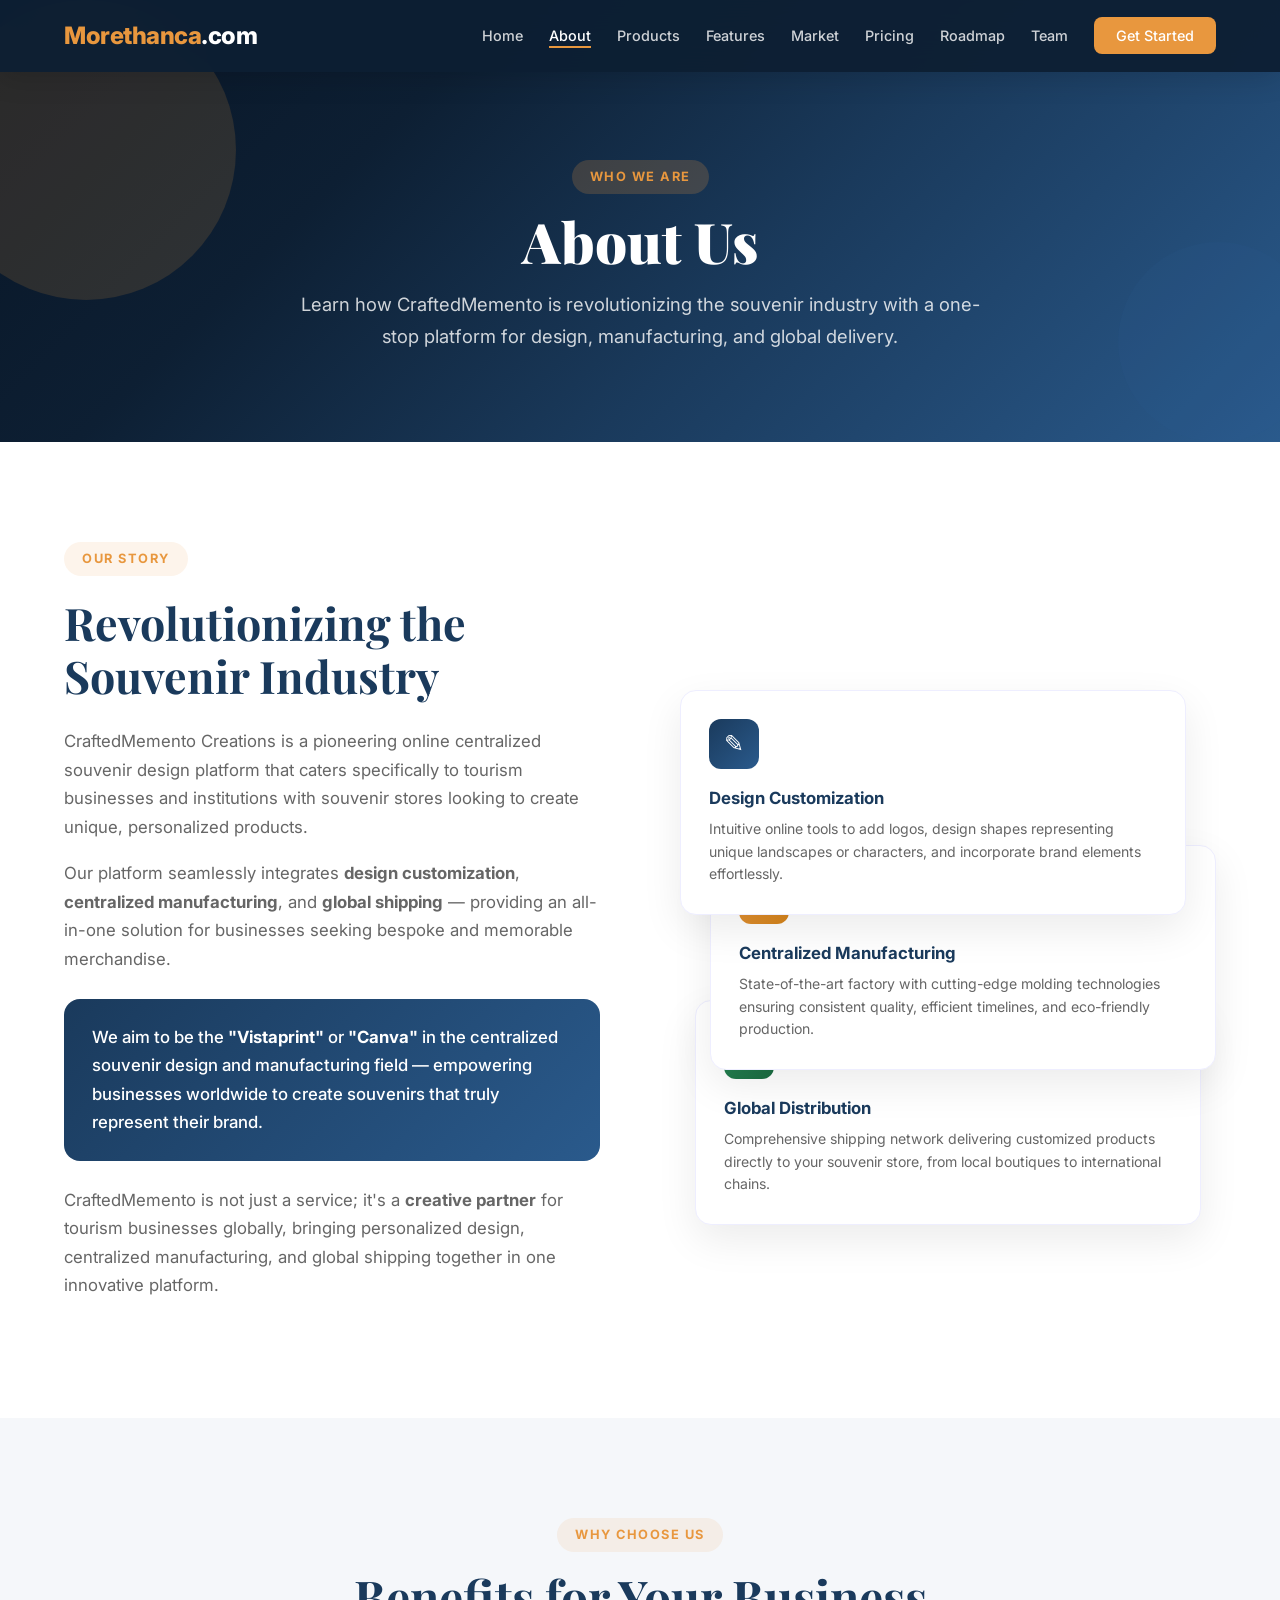
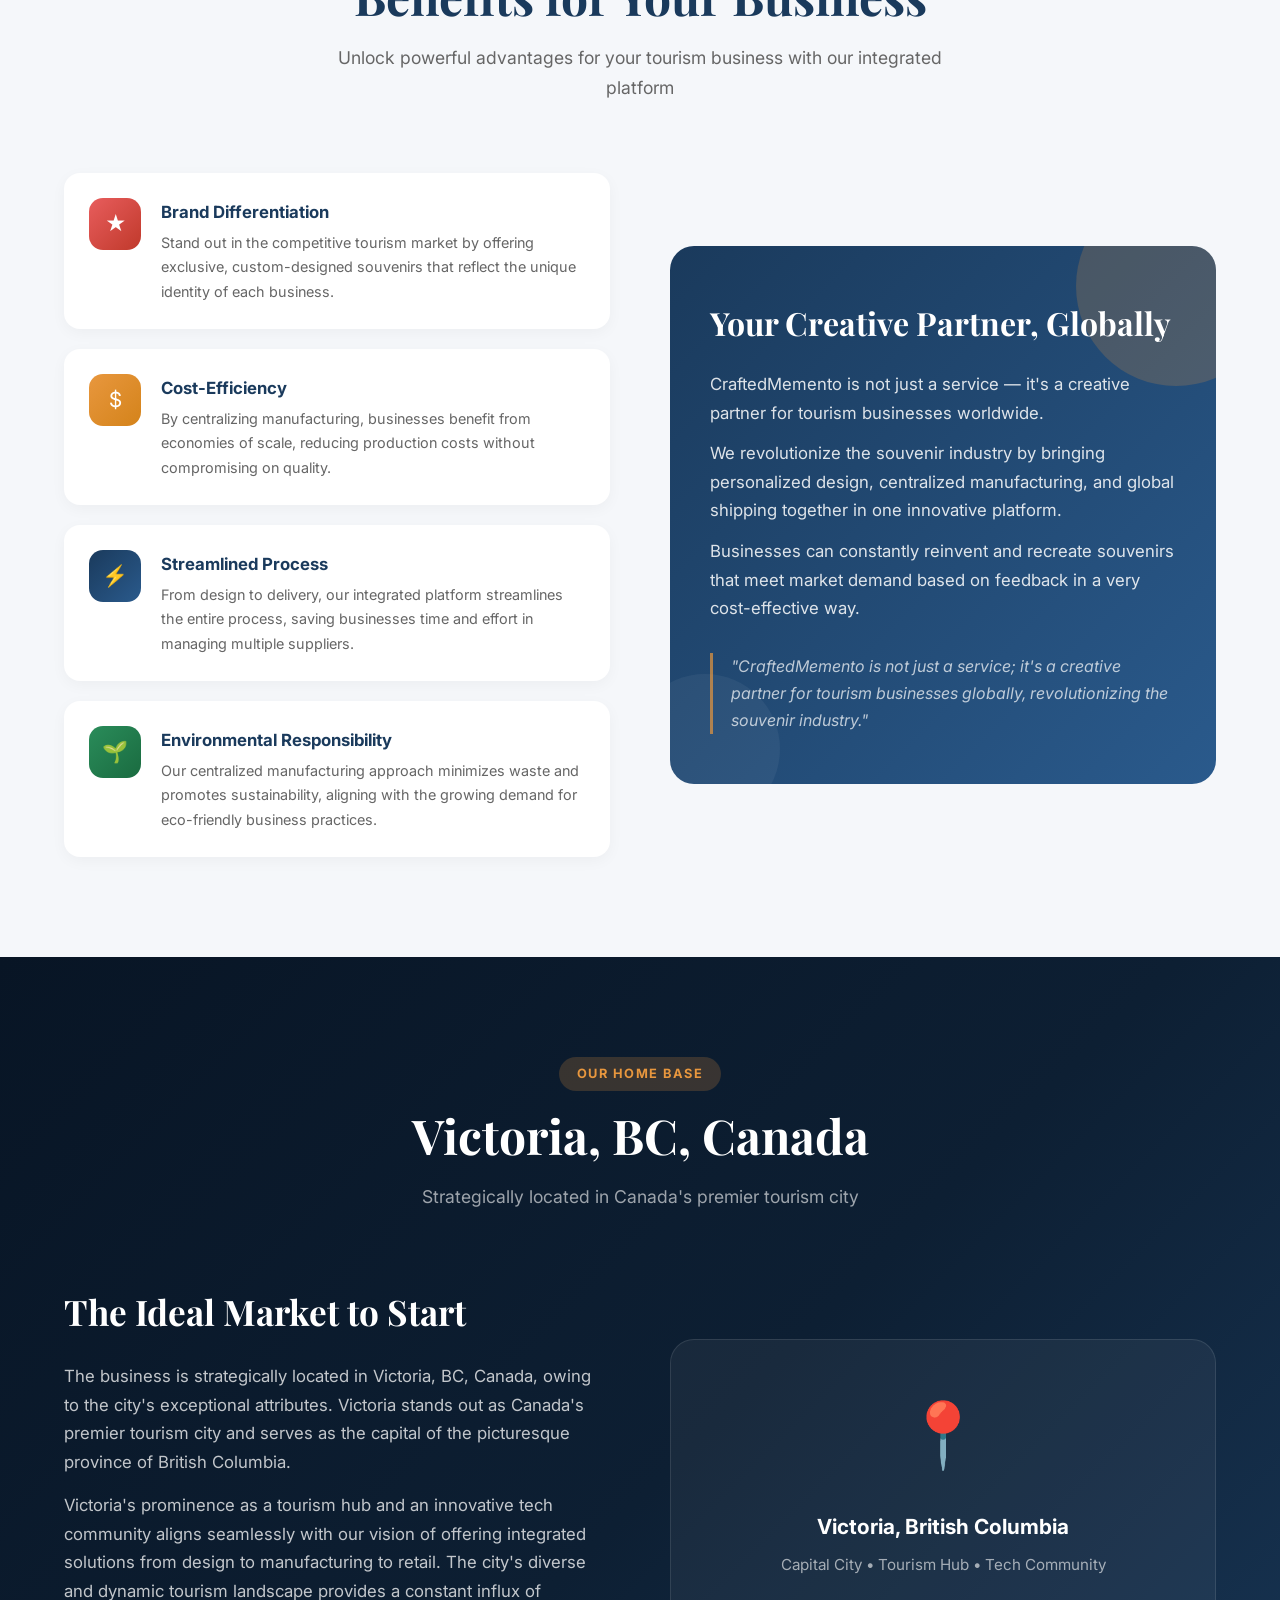
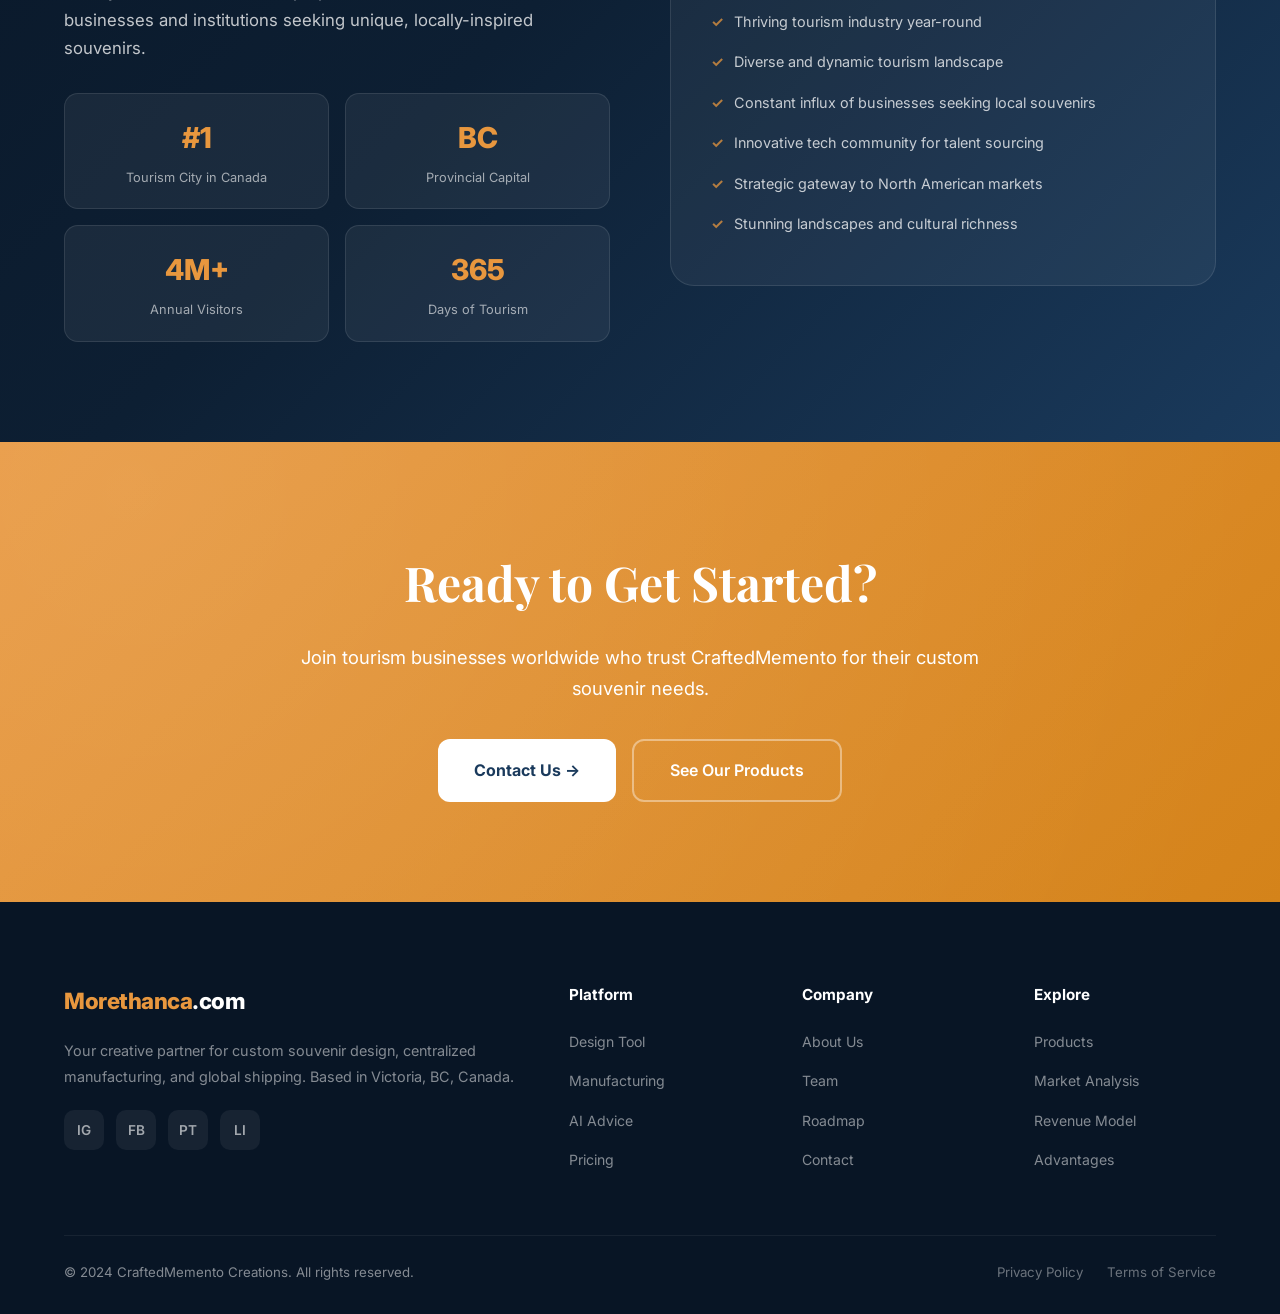
==== about.html @ 634d2eef "Add all sub-pages and updated shared CSS Co-Authored-By: Claude Sonnet 4.6 <noreply@anthropic.com>" ====
<!DOCTYPE html>
<html lang="en">
<head>
    <meta charset="UTF-8">
    <meta name="viewport" content="width=device-width, initial-scale=1.0">
    <title>About Us - CraftedMemento Creations</title>
    <link rel="preconnect" href="https://fonts.googleapis.com">
    <link href="https://fonts.googleapis.com/css2?family=Inter:wght@300;400;500;600;700;800;900&family=Playfair+Display:wght@700;800;900&display=swap" rel="stylesheet">
    <link rel="stylesheet" href="css/style.css">
</head>
<body>

<nav id="navbar">
    <a href="index.html" class="logo"><span>Morethanca</span>.com</a>
    <ul class="nav-links" id="navLinks">
        <li><a href="index.html">Home</a></li>
        <li><a href="about.html" class="active">About</a></li>
        <li><a href="products.html">Products</a></li>
        <li><a href="features.html">Features</a></li>
        <li><a href="market.html">Market</a></li>
        <li><a href="pricing.html">Pricing</a></li>
        <li><a href="roadmap.html">Roadmap</a></li>
        <li><a href="team.html">Team</a></li>
        <li><a href="contact.html" class="nav-cta">Get Started</a></li>
    </ul>
    <button class="menu-toggle" onclick="document.getElementById('navLinks').classList.toggle('active')" aria-label="Menu">
        <span></span><span></span><span></span>
    </button>
</nav>

<!-- PAGE HERO -->
<div class="page-hero">
    <div class="hero-particles"><div class="p"></div><div class="p"></div></div>
    <div class="page-hero-content">
        <div class="section-label">Who We Are</div>
        <h1>About Us</h1>
        <p>Learn how CraftedMemento is revolutionizing the souvenir industry with a one-stop platform for design, manufacturing, and global delivery.</p>
    </div>
</div>

<!-- ABOUT -->
<section style="background:var(--white);">
    <div class="container">
        <div class="about-grid">
            <div class="about-content animate">
                <div class="label">Our Story</div>
                <h2>Revolutionizing the Souvenir Industry</h2>
                <p>CraftedMemento Creations is a pioneering online centralized souvenir design platform that caters specifically to tourism businesses and institutions with souvenir stores looking to create unique, personalized products.</p>
                <p>Our platform seamlessly integrates <strong>design customization</strong>, <strong>centralized manufacturing</strong>, and <strong>global shipping</strong> &mdash; providing an all-in-one solution for businesses seeking bespoke and memorable merchandise.</p>
                <div class="highlight-box">
                    We aim to be the <strong>"Vistaprint"</strong> or <strong>"Canva"</strong> in the centralized souvenir design and manufacturing field &mdash; empowering businesses worldwide to create souvenirs that truly represent their brand.
                </div>
                <p>CraftedMemento is not just a service; it's a <strong>creative partner</strong> for tourism businesses globally, bringing personalized design, centralized manufacturing, and global shipping together in one innovative platform.</p>
            </div>
            <div class="animate animate-delay-2">
                <div class="about-card-stack">
                    <div class="about-float-card card-1">
                        <div class="card-icon blue">&#9998;</div>
                        <h4>Design Customization</h4>
                        <p>Intuitive online tools to add logos, design shapes representing unique landscapes or characters, and incorporate brand elements effortlessly.</p>
                    </div>
                    <div class="about-float-card card-2">
                        <div class="card-icon orange">&#9881;</div>
                        <h4>Centralized Manufacturing</h4>
                        <p>State-of-the-art factory with cutting-edge molding technologies ensuring consistent quality, efficient timelines, and eco-friendly production.</p>
                    </div>
                    <div class="about-float-card card-3">
                        <div class="card-icon green">&#127758;</div>
                        <h4>Global Distribution</h4>
                        <p>Comprehensive shipping network delivering customized products directly to your souvenir store, from local boutiques to international chains.</p>
                    </div>
                </div>
            </div>
        </div>
    </div>
</section>

<!-- BENEFITS -->
<section style="background:var(--light);">
    <div class="container">
        <div class="section-header animate">
            <div class="section-label">Why Choose Us</div>
            <h2>Benefits for Your Business</h2>
            <p>Unlock powerful advantages for your tourism business with our integrated platform</p>
        </div>
        <div class="benefits-main">
            <div class="benefits-list">
                <div class="benefit-row animate">
                    <div class="benefit-icon b1">&#9733;</div>
                    <div>
                        <h4>Brand Differentiation</h4>
                        <p>Stand out in the competitive tourism market by offering exclusive, custom-designed souvenirs that reflect the unique identity of each business.</p>
                    </div>
                </div>
                <div class="benefit-row animate animate-delay-1">
                    <div class="benefit-icon b2">&#36;</div>
                    <div>
                        <h4>Cost-Efficiency</h4>
                        <p>By centralizing manufacturing, businesses benefit from economies of scale, reducing production costs without compromising on quality.</p>
                    </div>
                </div>
                <div class="benefit-row animate animate-delay-2">
                    <div class="benefit-icon b3">&#9889;</div>
                    <div>
                        <h4>Streamlined Process</h4>
                        <p>From design to delivery, our integrated platform streamlines the entire process, saving businesses time and effort in managing multiple suppliers.</p>
                    </div>
                </div>
                <div class="benefit-row animate animate-delay-3">
                    <div class="benefit-icon b4">&#127793;</div>
                    <div>
                        <h4>Environmental Responsibility</h4>
                        <p>Our centralized manufacturing approach minimizes waste and promotes sustainability, aligning with the growing demand for eco-friendly business practices.</p>
                    </div>
                </div>
            </div>
            <div class="benefits-visual animate animate-delay-2">
                <h3>Your Creative Partner, Globally</h3>
                <p>CraftedMemento is not just a service &mdash; it's a creative partner for tourism businesses worldwide.</p>
                <p>We revolutionize the souvenir industry by bringing personalized design, centralized manufacturing, and global shipping together in one innovative platform.</p>
                <p>Businesses can constantly reinvent and recreate souvenirs that meet market demand based on feedback in a very cost-effective way.</p>
                <div class="quote">"CraftedMemento is not just a service; it's a creative partner for tourism businesses globally, revolutionizing the souvenir industry."</div>
            </div>
        </div>
    </div>
</section>

<!-- LOCATION -->
<section class="location-section">
    <div class="container">
        <div class="section-header animate">
            <div class="section-label" style="background:rgba(232,151,62,.2);">Our Home Base</div>
            <h2 style="color:var(--white);">Victoria, BC, Canada</h2>
            <p style="color:rgba(255,255,255,.6);">Strategically located in Canada's premier tourism city</p>
        </div>
        <div class="location-grid">
            <div class="location-text animate">
                <h3>The Ideal Market to Start</h3>
                <p>The business is strategically located in Victoria, BC, Canada, owing to the city's exceptional attributes. Victoria stands out as Canada's premier tourism city and serves as the capital of the picturesque province of British Columbia.</p>
                <p>Victoria's prominence as a tourism hub and an innovative tech community aligns seamlessly with our vision of offering integrated solutions from design to manufacturing to retail. The city's diverse and dynamic tourism landscape provides a constant influx of businesses and institutions seeking unique, locally-inspired souvenirs.</p>
                <div class="location-features">
                    <div class="loc-feat"><div class="val">#1</div><div class="lbl">Tourism City in Canada</div></div>
                    <div class="loc-feat"><div class="val">BC</div><div class="lbl">Provincial Capital</div></div>
                    <div class="loc-feat"><div class="val">4M+</div><div class="lbl">Annual Visitors</div></div>
                    <div class="loc-feat"><div class="val">365</div><div class="lbl">Days of Tourism</div></div>
                </div>
            </div>
            <div class="location-map animate animate-delay-2">
                <span class="map-pin">&#128205;</span>
                <h4>Victoria, British Columbia</h4>
                <p>Capital City &bull; Tourism Hub &bull; Tech Community</p>
                <ul class="advantages-list">
                    <li>Thriving tourism industry year-round</li>
                    <li>Diverse and dynamic tourism landscape</li>
                    <li>Constant influx of businesses seeking local souvenirs</li>
                    <li>Innovative tech community for talent sourcing</li>
                    <li>Strategic gateway to North American markets</li>
                    <li>Stunning landscapes and cultural richness</li>
                </ul>
            </div>
        </div>
    </div>
</section>

<!-- CTA -->
<section class="cta-section">
    <div class="cta-content">
        <h2 class="animate">Ready to Get Started?</h2>
        <p class="animate animate-delay-1">Join tourism businesses worldwide who trust CraftedMemento for their custom souvenir needs.</p>
        <div class="cta-buttons animate animate-delay-2">
            <a href="contact.html" class="btn btn-white">Contact Us &rarr;</a>
            <a href="products.html" class="btn btn-outline-light">See Our Products</a>
        </div>
    </div>
</section>

<footer>
    <div class="footer-top">
        <div class="footer-brand">
            <a href="index.html" class="logo"><span>Morethanca</span>.com</a>
            <p>Your creative partner for custom souvenir design, centralized manufacturing, and global shipping. Based in Victoria, BC, Canada.</p>
            <div class="social-links">
                <a href="#" class="social-link">IG</a><a href="#" class="social-link">FB</a>
                <a href="#" class="social-link">PT</a><a href="#" class="social-link">LI</a>
            </div>
        </div>
        <div><h4>Platform</h4><ul>
            <li><a href="features.html">Design Tool</a></li>
            <li><a href="features.html">Manufacturing</a></li>
            <li><a href="features.html">AI Advice</a></li>
            <li><a href="pricing.html">Pricing</a></li>
        </ul></div>
        <div><h4>Company</h4><ul>
            <li><a href="about.html">About Us</a></li>
            <li><a href="team.html">Team</a></li>
            <li><a href="roadmap.html">Roadmap</a></li>
            <li><a href="contact.html">Contact</a></li>
        </ul></div>
        <div><h4>Explore</h4><ul>
            <li><a href="products.html">Products</a></li>
            <li><a href="market.html">Market Analysis</a></li>
            <li><a href="market.html">Revenue Model</a></li>
            <li><a href="features.html">Advantages</a></li>
        </ul></div>
    </div>
    <div class="footer-bottom">
        <p>&copy; 2024 CraftedMemento Creations. All rights reserved.</p>
        <div class="footer-bottom-links"><a href="#">Privacy Policy</a><a href="#">Terms of Service</a></div>
    </div>
</footer>

<script>
const observer = new IntersectionObserver(entries => {
    entries.forEach(e => { if(e.isIntersecting) e.target.classList.add('visible'); });
}, { threshold: 0.1, rootMargin: '0px 0px -50px 0px' });
document.querySelectorAll('.animate').forEach(el => observer.observe(el));
window.addEventListener('scroll', () => document.getElementById('navbar').classList.toggle('scrolled', window.scrollY > 50));
document.addEventListener('click', e => {
    const nav = document.getElementById('navLinks');
    if(!nav.contains(e.target) && !document.querySelector('.menu-toggle').contains(e.target)) nav.classList.remove('active');
});
</script>
</body>
</html>
---- css/style.css ----
/* ========== RESET & VARIABLES ========== */
* { margin: 0; padding: 0; box-sizing: border-box; }
:root {
    --primary: #1a3a5c; --primary-light: #2a5a8c;
    --accent: #e8973e; --accent-dark: #d4831a;
    --light: #f5f7fa; --lighter: #fafbfc;
    --dark: #0d1f33; --darker: #081525;
    --text: #333; --text-light: #666; --text-muted: #888;
    --white: #ffffff; --green: #2a8c5a; --green-dark: #1a6b40; --purple: #6c5ce7;
}
html { scroll-behavior: smooth; }
body { font-family: 'Inter', 'Segoe UI', sans-serif; color: var(--text); line-height: 1.7; overflow-x: hidden; }

/* ========== ANIMATIONS ========== */
@keyframes fadeInUp { from { opacity:0; transform:translateY(40px); } to { opacity:1; transform:translateY(0); } }
@keyframes float { 0%,100% { transform:translateY(0); } 50% { transform:translateY(-20px); } }
@keyframes gradientShift { 0%,100% { background-position:0% 50%; } 50% { background-position:100% 50%; } }
@keyframes particle1 { 0%,100%{transform:translate(0,0) rotate(0deg);opacity:.3} 25%{transform:translate(100px,-50px) rotate(90deg);opacity:.6} 50%{transform:translate(50px,-100px) rotate(180deg);opacity:.3} 75%{transform:translate(-50px,-50px) rotate(270deg);opacity:.5} }
@keyframes particle2 { 0%,100%{transform:translate(0,0) rotate(0deg);opacity:.2} 33%{transform:translate(-80px,60px) rotate(120deg);opacity:.5} 66%{transform:translate(60px,30px) rotate(240deg);opacity:.3} }
.animate { opacity:0; transform:translateY(40px); transition:all .8s cubic-bezier(.4,0,.2,1); }
.animate.visible { opacity:1; transform:translateY(0); }
.animate-delay-1{transition-delay:.1s} .animate-delay-2{transition-delay:.2s}
.animate-delay-3{transition-delay:.3s} .animate-delay-4{transition-delay:.4s}
.animate-delay-5{transition-delay:.5s}

/* ========== COMMON ========== */
.container { max-width:1200px; margin:0 auto; }
section { padding:100px 5%; }
.section-header { text-align:center; margin-bottom:70px; }
.section-label { display:inline-block; background:rgba(232,151,62,.1); color:var(--accent); padding:6px 18px; border-radius:50px; font-size:.8rem; font-weight:700; letter-spacing:1.5px; text-transform:uppercase; margin-bottom:16px; }
.section-header h2 { font-family:'Playfair Display',serif; font-size:3rem; color:var(--primary); margin-bottom:18px; line-height:1.2; }
.section-header p { color:var(--text-light); font-size:1.1rem; max-width:650px; margin:0 auto; }
.btn { display:inline-flex; align-items:center; gap:8px; padding:16px 36px; border-radius:12px; font-size:1rem; font-weight:600; text-decoration:none; transition:all .3s; cursor:pointer; border:none; font-family:inherit; }
.btn-primary { background:var(--accent); color:var(--white); box-shadow:0 4px 20px rgba(232,151,62,.3); }
.btn-primary:hover { background:var(--accent-dark); transform:translateY(-3px); box-shadow:0 8px 30px rgba(232,151,62,.4); }
.btn-outline-light { border:2px solid rgba(255,255,255,.4); color:var(--white); background:transparent; }
.btn-outline-light:hover { background:rgba(255,255,255,.1); border-color:var(--white); }
.btn-outline-dark { border:2px solid var(--primary); color:var(--primary); background:transparent; }
.btn-outline-dark:hover { background:var(--primary); color:var(--white); }
.btn-white { background:var(--white); color:var(--primary); font-weight:700; }
.btn-white:hover { background:var(--light); transform:translateY(-3px); box-shadow:0 12px 35px rgba(0,0,0,.2); }
.btn-lg { padding:18px 44px; font-size:1.1rem; }
.check { color:var(--green); font-weight:700; font-size:1.1rem; }

/* ========== NAVIGATION ========== */
nav { position:fixed; top:0; width:100%; z-index:1000; padding:0 5%; display:flex; justify-content:space-between; align-items:center; height:72px; background:rgba(13,31,51,.95); backdrop-filter:blur(20px); box-shadow:0 4px 30px rgba(0,0,0,.15); transition:all .4s; }
nav.transparent { background:transparent; box-shadow:none; }
nav.scrolled { background:rgba(13,31,51,.97); box-shadow:0 4px 30px rgba(0,0,0,.2); }
.logo { color:var(--white); font-size:1.5rem; font-weight:800; text-decoration:none; letter-spacing:-.5px; }
.logo span { color:var(--accent); }
.nav-links { display:flex; list-style:none; gap:26px; align-items:center; }
.nav-links a { color:rgba(255,255,255,.8); text-decoration:none; font-size:.9rem; font-weight:500; transition:all .3s; position:relative; }
.nav-links a:hover, .nav-links a.active { color:var(--white); }
.nav-links a::after { content:''; position:absolute; bottom:-4px; left:0; width:0; height:2px; background:var(--accent); transition:width .3s; }
.nav-links a:hover::after, .nav-links a.active::after { width:100%; }
.nav-cta { background:var(--accent)!important; color:var(--white)!important; padding:10px 22px!important; border-radius:8px; }
.nav-cta::after { display:none!important; }
.nav-cta:hover { background:var(--accent-dark)!important; transform:translateY(-1px); }
.menu-toggle { display:none; cursor:pointer; flex-direction:column; gap:5px; background:none; border:none; padding:5px; }
.menu-toggle span { width:24px; height:2.5px; background:var(--white); border-radius:2px; display:block; transition:.3s; }

/* ========== HOME HERO ========== */
.hero { min-height:100vh; display:flex; align-items:center; justify-content:center; background:linear-gradient(135deg,var(--darker) 0%,var(--dark) 30%,var(--primary) 60%,var(--primary-light) 100%); color:var(--white); text-align:center; padding:140px 5% 80px; position:relative; overflow:hidden; }
.hero-particles { position:absolute; inset:0; overflow:hidden; }
.hero-particles .p { position:absolute; border-radius:50%; opacity:.15; }
.hero-particles .p:nth-child(1){width:300px;height:300px;background:var(--accent);top:10%;left:-5%;animation:particle1 20s infinite}
.hero-particles .p:nth-child(2){width:200px;height:200px;background:var(--primary-light);bottom:10%;right:-3%;animation:particle2 15s infinite}
.hero-particles .p:nth-child(3){width:150px;height:150px;background:var(--accent);top:50%;left:50%;animation:particle1 25s infinite reverse}
.hero-particles .p:nth-child(4){width:100px;height:100px;background:#fff;top:20%;right:20%;animation:particle2 18s infinite}
.hero-content { position:relative; z-index:1; max-width:900px; }
.hero-badge { display:inline-block; background:rgba(232,151,62,.15); border:1px solid rgba(232,151,62,.3); color:var(--accent); padding:8px 20px; border-radius:50px; font-size:.85rem; font-weight:600; margin-bottom:28px; }
.hero h1 { font-family:'Playfair Display',serif; font-size:4.5rem; margin-bottom:16px; font-weight:900; line-height:1.1; }
.hero h1 span { color:var(--accent); }
.hero .tagline { font-size:1.4rem; font-weight:300; opacity:.9; margin-bottom:18px; }
.hero .desc { font-size:1.1rem; opacity:.75; margin-bottom:45px; max-width:650px; margin-left:auto; margin-right:auto; line-height:1.8; }
.hero-buttons { display:flex; gap:16px; justify-content:center; flex-wrap:wrap; }
.hero-stats { display:flex; justify-content:center; gap:60px; margin-top:70px; padding-top:40px; border-top:1px solid rgba(255,255,255,.1); flex-wrap:wrap; }
.hero-stat { text-align:center; }
.hero-stat .num { font-size:2rem; font-weight:800; color:var(--accent); }
.hero-stat .lbl { font-size:.85rem; opacity:.6; margin-top:4px; }

/* ========== HOME OVERVIEW ========== */
.home-overview { background:var(--light); }
.overview-grid { display:grid; grid-template-columns:repeat(3,1fr); gap:30px; }
.overview-card { background:var(--white); border-radius:20px; padding:36px 28px; text-align:center; border:1px solid #eef; box-shadow:0 4px 15px rgba(0,0,0,.04); transition:all .4s; }
.overview-card:hover { transform:translateY(-8px); box-shadow:0 20px 40px rgba(0,0,0,.08); border-color:var(--accent); }
.overview-icon { width:70px; height:70px; border-radius:50%; margin:0 auto 20px; display:flex; align-items:center; justify-content:center; font-size:1.8rem; color:var(--white); }
.oi-1 { background:linear-gradient(135deg,var(--primary),var(--primary-light)); }
.oi-2 { background:linear-gradient(135deg,var(--accent),var(--accent-dark)); }
.oi-3 { background:linear-gradient(135deg,var(--green),var(--green-dark)); }
.oi-4 { background:linear-gradient(135deg,var(--purple),#5a4bd1); }
.oi-5 { background:linear-gradient(135deg,#e85d5d,#c0392b); }
.oi-6 { background:linear-gradient(135deg,#0984e3,#0652dd); }
.overview-card h3 { color:var(--primary); font-size:1.1rem; margin-bottom:10px; }
.overview-card p { color:var(--text-light); font-size:.9rem; }

/* ========== PAGE HERO ========== */
.page-hero { padding:160px 5% 90px; text-align:center; color:var(--white); position:relative; overflow:hidden; background:linear-gradient(135deg,var(--darker) 0%,var(--dark) 30%,var(--primary) 60%,var(--primary-light) 100%); }
.page-hero .hero-particles { position:absolute; inset:0; overflow:hidden; }
.page-hero .hero-particles .p { position:absolute; border-radius:50%; opacity:.15; }
.page-hero .hero-particles .p:nth-child(1){width:300px;height:300px;background:var(--accent);top:0;left:-5%;animation:particle1 20s infinite}
.page-hero .hero-particles .p:nth-child(2){width:200px;height:200px;background:var(--primary-light);bottom:0;right:-3%;animation:particle2 15s infinite}
.page-hero-content { position:relative; z-index:1; max-width:700px; margin:0 auto; }
.page-hero .section-label { background:rgba(232,151,62,.2); }
.page-hero h1 { font-family:'Playfair Display',serif; font-size:3.5rem; margin-bottom:18px; font-weight:900; line-height:1.1; }
.page-hero p { font-size:1.15rem; opacity:.8; }

/* ========== ABOUT ========== */
.about-grid { display:grid; grid-template-columns:1fr 1fr; gap:80px; align-items:center; }
.about-content .label { display:inline-block; background:rgba(232,151,62,.1); color:var(--accent); padding:6px 18px; border-radius:50px; font-size:.8rem; font-weight:700; letter-spacing:1.5px; text-transform:uppercase; margin-bottom:20px; }
.about-content h2 { font-family:'Playfair Display',serif; font-size:2.8rem; color:var(--primary); margin-bottom:24px; line-height:1.2; }
.about-content p { color:var(--text-light); margin-bottom:18px; font-size:1.05rem; }
.highlight-box { background:linear-gradient(135deg,var(--primary),var(--primary-light)); color:var(--white); padding:24px 28px; border-radius:16px; margin:25px 0; font-weight:500; font-size:1.05rem; line-height:1.7; }
.about-card-stack { position:relative; min-height:480px; }
.about-float-card { position:absolute; background:var(--white); border-radius:16px; padding:28px; box-shadow:0 15px 40px rgba(0,0,0,.08); border:1px solid #eef; }
.about-float-card.card-1{top:0;left:0;right:30px;z-index:3;animation:float 6s ease-in-out infinite}
.about-float-card.card-2{top:155px;left:30px;right:0;z-index:2;animation:float 6s ease-in-out infinite 1s}
.about-float-card.card-3{top:310px;left:15px;right:15px;z-index:1;animation:float 6s ease-in-out infinite 2s}
.card-icon{width:50px;height:50px;border-radius:12px;display:flex;align-items:center;justify-content:center;font-size:1.5rem;margin-bottom:15px;color:var(--white)}
.card-icon.blue{background:linear-gradient(135deg,var(--primary),var(--primary-light))}
.card-icon.orange{background:linear-gradient(135deg,var(--accent),var(--accent-dark))}
.card-icon.green{background:linear-gradient(135deg,var(--green),var(--green-dark))}
.about-float-card h4{color:var(--primary);font-size:1.05rem;margin-bottom:6px}
.about-float-card p{color:var(--text-light);font-size:.88rem;line-height:1.6}

/* ========== BENEFITS ========== */
.benefits-main { display:grid; grid-template-columns:1fr 1fr; gap:60px; align-items:center; }
.benefits-list { display:flex; flex-direction:column; gap:20px; }
.benefit-row { display:flex; gap:20px; padding:24px; background:var(--white); border-radius:16px; box-shadow:0 4px 15px rgba(0,0,0,.04); transition:all .3s; border:1px solid transparent; }
.benefit-row:hover { border-color:var(--accent); box-shadow:0 8px 30px rgba(0,0,0,.08); transform:translateX(6px); }
.benefit-icon { flex-shrink:0; width:52px; height:52px; border-radius:14px; display:flex; align-items:center; justify-content:center; font-size:1.3rem; color:var(--white); }
.b1{background:linear-gradient(135deg,#e85d5d,#c0392b)} .b2{background:linear-gradient(135deg,var(--accent),var(--accent-dark))}
.b3{background:linear-gradient(135deg,var(--primary),var(--primary-light))} .b4{background:linear-gradient(135deg,var(--green),var(--green-dark))}
.benefit-row h4{color:var(--primary);font-size:1.05rem;margin-bottom:4px}
.benefit-row p{color:var(--text-light);font-size:.9rem}
.benefits-visual { background:linear-gradient(135deg,var(--primary),var(--primary-light)); border-radius:24px; padding:50px 40px; color:var(--white); position:relative; overflow:hidden; }
.benefits-visual::before{content:'';position:absolute;top:-60px;right:-60px;width:200px;height:200px;border-radius:50%;background:rgba(232,151,62,.2)}
.benefits-visual::after{content:'';position:absolute;bottom:-40px;left:-40px;width:150px;height:150px;border-radius:50%;background:rgba(255,255,255,.05)}
.benefits-visual h3{font-family:'Playfair Display',serif;font-size:2rem;margin-bottom:20px;position:relative;z-index:1}
.benefits-visual p{opacity:.85;position:relative;z-index:1;margin-bottom:12px;font-size:1.05rem}
.benefits-visual .quote{font-style:italic;opacity:.7;border-left:3px solid var(--accent);padding-left:18px;margin-top:30px;position:relative;z-index:1}

/* ========== LOCATION ========== */
.location-section { background:linear-gradient(135deg,var(--darker),var(--dark),var(--primary)); color:var(--white); position:relative; overflow:hidden; }
.location-grid { display:grid; grid-template-columns:1fr 1fr; gap:60px; align-items:center; position:relative; z-index:1; }
.location-text h3{font-family:'Playfair Display',serif;font-size:2.2rem;margin-bottom:20px}
.location-text p{opacity:.75;margin-bottom:15px;font-size:1.05rem}
.location-features{display:grid;grid-template-columns:1fr 1fr;gap:16px;margin-top:30px}
.loc-feat{background:rgba(255,255,255,.06);border:1px solid rgba(255,255,255,.1);padding:20px;border-radius:14px;text-align:center}
.loc-feat .val{font-size:1.8rem;font-weight:800;color:var(--accent)}
.loc-feat .lbl{font-size:.8rem;opacity:.6;margin-top:4px}
.location-map{background:rgba(255,255,255,.05);border:1px solid rgba(255,255,255,.1);border-radius:24px;padding:40px;text-align:center}
.map-pin{font-size:4rem;margin-bottom:20px;display:block}
.location-map h4{font-size:1.3rem;margin-bottom:8px}
.location-map p{opacity:.6;font-size:.95rem}
.advantages-list{text-align:left;margin-top:24px;list-style:none}
.advantages-list li{padding:8px 0;font-size:.9rem;opacity:.75;display:flex;align-items:center;gap:10px}
.advantages-list li::before{content:'\2713';color:var(--accent);font-weight:700}

/* ========== PRODUCTS ========== */
.products-grid { display:grid; grid-template-columns:repeat(4,1fr); gap:24px; }
.product-item { background:var(--white); border-radius:16px; padding:36px 20px; text-align:center; transition:all .4s; box-shadow:0 4px 15px rgba(0,0,0,.04); border:1px solid #eef; cursor:default; }
.product-item:hover { transform:translateY(-8px); box-shadow:0 20px 40px rgba(0,0,0,.1); border-color:var(--accent); }
.product-emoji{font-size:3.5rem;margin-bottom:18px;display:block}
.product-item h4{color:var(--primary);font-size:1.05rem;margin-bottom:6px}
.product-item p{color:var(--text-muted);font-size:.85rem}

/* ========== HOW IT WORKS ========== */
.steps-container { position:relative; max-width:1000px; margin:0 auto; }
.steps-line { position:absolute; top:40px; left:60px; right:60px; height:3px; background:linear-gradient(to right,var(--primary),var(--accent),var(--green)); z-index:0; }
.steps-grid { display:grid; grid-template-columns:repeat(4,1fr); gap:30px; position:relative; z-index:1; }
.step-card { text-align:center; }
.step-num { width:80px; height:80px; border-radius:50%; margin:0 auto 24px; display:flex; align-items:center; justify-content:center; font-size:1.5rem; font-weight:800; color:var(--white); box-shadow:0 8px 25px rgba(26,58,92,.3); }
.step-card:nth-child(1) .step-num{background:linear-gradient(135deg,var(--primary),var(--primary-light))}
.step-card:nth-child(2) .step-num{background:linear-gradient(135deg,var(--accent),var(--accent-dark));box-shadow:0 8px 25px rgba(232,151,62,.3)}
.step-card:nth-child(3) .step-num{background:linear-gradient(135deg,var(--green),var(--green-dark));box-shadow:0 8px 25px rgba(42,140,90,.3)}
.step-card:nth-child(4) .step-num{background:linear-gradient(135deg,var(--purple),#5a4bd1);box-shadow:0 8px 25px rgba(108,92,231,.3)}
.step-card h3{color:var(--primary);margin-bottom:10px;font-size:1.15rem}
.step-card p{color:var(--text-light);font-size:.9rem;padding:0 10px}

/* ========== FEATURES ========== */
.features-grid { display:grid; grid-template-columns:repeat(2,1fr); gap:28px; }
.feature-card { display:flex; gap:24px; background:var(--lighter); padding:36px; border-radius:20px; transition:all .4s; border:1px solid transparent; }
.feature-card:hover { background:var(--white); border-color:rgba(232,151,62,.2); box-shadow:0 20px 50px rgba(0,0,0,.06); transform:translateY(-4px); }
.feature-num { flex-shrink:0; width:52px; height:52px; border-radius:14px; display:flex; align-items:center; justify-content:center; font-size:1.2rem; font-weight:800; background:linear-gradient(135deg,var(--primary),var(--primary-light)); color:var(--white); }
.feature-card h3{color:var(--primary);font-size:1.15rem;margin-bottom:8px}
.feature-card p{color:var(--text-light);font-size:.95rem}

/* ========== ADVANTAGES ========== */
.advantages-section { background:linear-gradient(135deg,var(--darker),var(--primary)); color:var(--white); }
.advantages-section .section-header h2{color:var(--white)}
.advantages-section .section-header p{color:rgba(255,255,255,.6)}
.adv-grid { display:grid; grid-template-columns:repeat(3,1fr); gap:24px; }
.adv-card { background:rgba(255,255,255,.05); border:1px solid rgba(255,255,255,.1); border-radius:20px; padding:36px 28px; transition:all .4s; position:relative; overflow:hidden; }
.adv-card::before{content:'';position:absolute;top:0;left:0;right:0;height:3px;background:linear-gradient(to right,var(--accent),transparent);opacity:0;transition:opacity .4s}
.adv-card:hover{background:rgba(255,255,255,.08);transform:translateY(-5px)}
.adv-card:hover::before{opacity:1}
.adv-num{font-size:3rem;font-weight:900;color:rgba(232,151,62,.2);margin-bottom:15px;line-height:1}
.adv-card h3{font-size:1.15rem;margin-bottom:12px;color:var(--white)}
.adv-card p{color:rgba(255,255,255,.6);font-size:.92rem}

/* ========== MARKET ========== */
.market-grid { display:grid; grid-template-columns:1fr 1fr; gap:28px; margin-bottom:50px; }
.market-card { background:var(--white); border-radius:20px; padding:36px; border:1px solid #eef; box-shadow:0 4px 15px rgba(0,0,0,.04); transition:all .3s; }
.market-card:hover{box-shadow:0 12px 35px rgba(0,0,0,.08)}
.tag{display:inline-block;padding:4px 14px;border-radius:6px;font-size:.75rem;font-weight:700;margin-bottom:16px;text-transform:uppercase;letter-spacing:1px}
.tag-blue{background:rgba(26,58,92,.08);color:var(--primary)}
.tag-orange{background:rgba(232,151,62,.1);color:var(--accent)}
.tag-green{background:rgba(42,140,90,.1);color:var(--green)}
.tag-purple{background:rgba(108,92,231,.1);color:var(--purple)}
.tag-red{background:rgba(232,93,93,.1);color:#e85d5d}
.market-card h3{color:var(--primary);font-size:1.2rem;margin-bottom:12px}
.market-card p{color:var(--text-light);font-size:.95rem}
.market-card ul{list-style:none;margin-top:12px}
.market-card ul li{padding:6px 0;color:var(--text-light);font-size:.9rem;display:flex;align-items:flex-start;gap:10px}
.market-card ul li::before{content:'\2022';color:var(--accent);font-weight:700;font-size:1.2rem;line-height:1.4}
.target-market{background:linear-gradient(135deg,var(--primary),var(--primary-light));border-radius:24px;padding:50px;color:var(--white)}
.target-market h3{font-family:'Playfair Display',serif;font-size:1.8rem;margin-bottom:12px}
.target-market > p{opacity:.8;margin-bottom:24px}
.target-chips{display:flex;flex-wrap:wrap;gap:12px}
.chip{background:rgba(255,255,255,.12);border:1px solid rgba(255,255,255,.2);padding:10px 22px;border-radius:50px;font-size:.9rem;color:var(--white);transition:all .3s}
.chip:hover{background:rgba(255,255,255,.2);transform:translateY(-2px)}

/* ========== REVENUE ========== */
.revenue-grid { display:grid; grid-template-columns:repeat(3,1fr); gap:24px; }
.revenue-card { background:var(--lighter); border-radius:20px; padding:32px 28px; border:1px solid #eef; transition:all .4s; position:relative; overflow:hidden; }
.revenue-card::before{content:'';position:absolute;top:0;left:0;width:4px;height:100%;background:var(--accent);opacity:0;transition:opacity .3s}
.revenue-card:hover{border-color:rgba(232,151,62,.3);box-shadow:0 12px 35px rgba(0,0,0,.06)}
.revenue-card:hover::before{opacity:1}
.rev-icon{font-size:2rem;margin-bottom:15px;display:block}
.revenue-card h3{color:var(--primary);font-size:1.1rem;margin-bottom:10px}
.revenue-card p{color:var(--text-light);font-size:.9rem}
.rev-tag{display:inline-block;margin-top:12px;padding:4px 12px;border-radius:6px;font-size:.75rem;font-weight:600}
.rev-tag-main{background:rgba(232,151,62,.1);color:var(--accent)}
.rev-tag-sub{background:rgba(26,58,92,.06);color:var(--primary)}

/* ========== SALES CHANNELS ========== */
.sales-grid { display:grid; grid-template-columns:repeat(3,1fr); gap:24px; }
.sales-card { background:var(--lighter); border-radius:20px; padding:32px 24px; border:1px solid #eef; transition:all .4s; text-align:center; }
.sales-card:hover{background:var(--white);box-shadow:0 15px 40px rgba(0,0,0,.06);transform:translateY(-5px)}
.sales-icon{font-size:2.5rem;margin-bottom:16px;display:block}
.sales-card h3{color:var(--primary);font-size:1.05rem;margin-bottom:8px}
.sales-card p{color:var(--text-light);font-size:.88rem}

/* ========== PRICING ========== */
.pricing-grid { display:grid; grid-template-columns:repeat(3,1fr); gap:28px; max-width:1100px; margin:0 auto; }
.pricing-card { background:var(--white); border-radius:24px; padding:44px 32px; text-align:center; box-shadow:0 5px 20px rgba(0,0,0,.04); transition:all .4s; border:2px solid transparent; position:relative; }
.pricing-card.featured{border-color:var(--accent);box-shadow:0 20px 50px rgba(232,151,62,.15)}
.pricing-card:hover{transform:translateY(-8px);box-shadow:0 25px 50px rgba(0,0,0,.1)}
.pricing-badge{position:absolute;top:-14px;left:50%;transform:translateX(-50%);background:linear-gradient(135deg,var(--accent),var(--accent-dark));color:var(--white);padding:6px 24px;border-radius:50px;font-size:.8rem;font-weight:700;white-space:nowrap}
.plan-icon{font-size:2.5rem;margin-bottom:15px;display:block}
.plan-name{font-size:1.4rem;color:var(--primary);font-weight:800;margin-bottom:6px}
.plan-desc{color:var(--text-muted);font-size:.9rem;margin-bottom:28px}
.plan-price{font-size:3rem;font-weight:900;color:var(--primary);margin-bottom:30px;line-height:1}
.plan-price sub{font-size:1rem;font-weight:400;color:var(--text-muted)}
.pricing-card ul{list-style:none;text-align:left;margin-bottom:32px}
.pricing-card ul li{padding:10px 0;color:var(--text-light);font-size:.92rem;border-bottom:1px solid #f0f0f0;display:flex;align-items:center;gap:10px}
.btn-pricing{width:100%;justify-content:center}

/* ========== ROADMAP ========== */
.roadmap { max-width:900px; margin:0 auto; display:grid; grid-template-columns:1fr 1fr; position:relative; }
.roadmap::before{content:'';position:absolute;left:50%;top:0;bottom:0;width:3px;background:linear-gradient(to bottom,var(--primary),var(--accent),var(--green));transform:translateX(-50%)}
.milestone{padding:30px;position:relative}
.milestone:nth-child(odd){text-align:right;padding-right:60px}
.milestone:nth-child(even){padding-left:60px;grid-column:2}
.milestone::after{content:'';position:absolute;top:38px;width:16px;height:16px;border-radius:50%;background:var(--accent);border:4px solid var(--white);box-shadow:0 0 0 3px var(--accent),0 4px 10px rgba(0,0,0,.15)}
.milestone:nth-child(odd)::after{right:-8px}
.milestone:nth-child(even)::after{left:-8px}
.m-date{color:var(--accent);font-weight:700;font-size:.85rem;letter-spacing:1px;text-transform:uppercase}
.milestone h4{color:var(--primary);font-size:1.2rem;margin:6px 0}
.milestone p{color:var(--text-light);font-size:.9rem}
.m-tag{display:inline-block;margin-top:8px;padding:3px 10px;border-radius:6px;font-size:.75rem;font-weight:600}
.m-tag-done{background:rgba(42,140,90,.1);color:var(--green)}
.m-tag-progress{background:rgba(232,151,62,.1);color:var(--accent)}
.m-tag-upcoming{background:rgba(26,58,92,.06);color:var(--primary)}
.long-term{max-width:900px;margin:50px auto 0;display:grid;grid-template-columns:1fr 1fr;gap:24px}
.lt-card{background:var(--lighter);border-radius:20px;padding:32px;border:1px solid #eef}
.lt-card h4{color:var(--primary);margin-bottom:8px;font-size:1.1rem}
.lt-card p{color:var(--text-light);font-size:.9rem}

/* ========== TEAM ========== */
.team-grid{display:grid;grid-template-columns:repeat(3,1fr);gap:30px;max-width:1000px;margin:0 auto 60px}
.team-card{background:var(--white);border-radius:24px;padding:44px 28px 36px;text-align:center;box-shadow:0 5px 25px rgba(0,0,0,.04);transition:all .4s;border:1px solid transparent}
.team-card:hover{transform:translateY(-8px);box-shadow:0 20px 50px rgba(0,0,0,.08);border-color:var(--accent)}
.team-avatar{width:100px;height:100px;border-radius:50%;margin:0 auto 20px;display:flex;align-items:center;justify-content:center;font-size:2rem;font-weight:800;color:var(--white);box-shadow:0 8px 25px rgba(0,0,0,.15)}
.ta-1{background:linear-gradient(135deg,var(--primary),var(--primary-light))}
.ta-2{background:linear-gradient(135deg,var(--accent),var(--accent-dark))}
.ta-3{background:linear-gradient(135deg,var(--green),var(--green-dark))}
.team-card h3{color:var(--primary);font-size:1.15rem;margin-bottom:4px}
.team-card .role{color:var(--accent);font-weight:700;font-size:.85rem;margin-bottom:16px;text-transform:uppercase;letter-spacing:.5px}
.team-card p{color:var(--text-light);font-size:.88rem}
.org-chart{max-width:900px;margin:0 auto}
.org-title{text-align:center;font-family:'Playfair Display',serif;font-size:1.8rem;color:var(--primary);margin-bottom:30px}
.org-ceo{background:linear-gradient(135deg,var(--primary),var(--primary-light));color:var(--white);border-radius:16px;padding:24px 32px;text-align:center;max-width:320px;margin:0 auto 20px}
.org-ceo h4{font-size:1.1rem;margin-bottom:4px}
.org-ceo p{opacity:.8;font-size:.85rem}
.org-line{width:3px;height:30px;background:linear-gradient(to bottom,var(--primary),var(--accent));margin:0 auto}
.org-departments{display:grid;grid-template-columns:repeat(4,1fr);gap:16px}
.org-dept{background:var(--white);border-radius:16px;padding:24px 16px;text-align:center;border:1px solid #eef;transition:all .3s}
.org-dept:hover{border-color:var(--accent);box-shadow:0 8px 25px rgba(0,0,0,.06)}
.dept-icon{font-size:2rem;margin-bottom:10px;display:block}
.org-dept h4{color:var(--primary);font-size:.9rem;margin-bottom:6px}
.org-dept p{color:var(--text-muted);font-size:.78rem}

/* ========== CONTACT ========== */
.contact-grid{display:grid;grid-template-columns:1fr 1.3fr;gap:60px;max-width:1000px;margin:0 auto}
.contact-info h3{font-family:'Playfair Display',serif;font-size:2rem;color:var(--primary);margin-bottom:20px}
.contact-info > p{color:var(--text-light);margin-bottom:30px;font-size:1.05rem}
.contact-item{display:flex;gap:16px;margin-bottom:24px;align-items:flex-start}
.contact-item-icon{flex-shrink:0;width:48px;height:48px;border-radius:12px;background:linear-gradient(135deg,var(--primary),var(--primary-light));color:var(--white);display:flex;align-items:center;justify-content:center;font-size:1.2rem}
.contact-item h4{color:var(--primary);font-size:1rem;margin-bottom:2px}
.contact-item p{color:var(--text-light);font-size:.9rem;margin:0}
.contact-form{background:var(--white);border-radius:24px;padding:44px;box-shadow:0 10px 40px rgba(0,0,0,.06);border:1px solid #eef}
.contact-form h3{font-family:'Playfair Display',serif;font-size:1.6rem;color:var(--primary);margin-bottom:28px}
.form-row{display:grid;grid-template-columns:1fr 1fr;gap:16px}
.form-group{margin-bottom:20px}
.form-group label{display:block;font-size:.9rem;font-weight:600;color:var(--primary);margin-bottom:8px}
.form-group input,.form-group textarea,.form-group select{width:100%;padding:14px 16px;border:1.5px solid #dde;border-radius:10px;font-family:inherit;font-size:.95rem;transition:border-color .3s;outline:none;background:var(--lighter)}
.form-group input:focus,.form-group textarea:focus,.form-group select:focus{border-color:var(--accent);background:var(--white)}
.form-group textarea{resize:vertical;min-height:130px}

/* ========== CTA SECTION ========== */
.cta-section{background:linear-gradient(135deg,var(--accent),var(--accent-dark),#c0711a);background-size:200% 200%;animation:gradientShift 8s ease infinite;text-align:center;color:var(--white);padding:100px 5%;position:relative;overflow:hidden}
.cta-section::before{content:'';position:absolute;top:-50%;left:-50%;width:200%;height:200%;background:radial-gradient(circle at 30% 30%,rgba(255,255,255,.1),transparent 60%)}
.cta-content{position:relative;z-index:1;max-width:700px;margin:0 auto}
.cta-section h2{font-family:'Playfair Display',serif;font-size:3rem;margin-bottom:18px}
.cta-section p{font-size:1.15rem;opacity:.9;margin-bottom:35px}
.cta-buttons{display:flex;gap:16px;justify-content:center;flex-wrap:wrap}

/* ========== FOOTER ========== */
footer{background:var(--darker);color:rgba(255,255,255,.5);padding:80px 5% 30px}
.footer-top{display:grid;grid-template-columns:2.5fr 1fr 1fr 1fr;gap:50px;max-width:1200px;margin:0 auto}
.footer-brand .logo{font-size:1.4rem;display:inline-block;margin-bottom:18px}
.footer-brand p{font-size:.9rem;line-height:1.8;margin-bottom:20px}
.social-links{display:flex;gap:12px}
.social-link{width:40px;height:40px;border-radius:10px;background:rgba(255,255,255,.06);display:flex;align-items:center;justify-content:center;color:rgba(255,255,255,.6);text-decoration:none;font-size:.85rem;font-weight:600;transition:all .3s}
.social-link:hover{background:var(--accent);color:var(--white);transform:translateY(-2px)}
footer h4{color:var(--white);margin-bottom:20px;font-size:.95rem;font-weight:700}
footer ul{list-style:none}
footer ul li{margin-bottom:12px}
footer ul a{color:rgba(255,255,255,.5);text-decoration:none;font-size:.88rem;transition:all .3s}
footer ul a:hover{color:var(--accent);padding-left:4px}
.footer-bottom{max-width:1200px;margin:50px auto 0;padding-top:25px;border-top:1px solid rgba(255,255,255,.06);display:flex;justify-content:space-between;align-items:center;font-size:.83rem}
.footer-bottom-links{display:flex;gap:24px}
.footer-bottom-links a{color:rgba(255,255,255,.4);text-decoration:none;font-size:.83rem}
.footer-bottom-links a:hover{color:var(--accent)}

/* ========== RESPONSIVE ========== */
@media(max-width:1024px){
    .features-grid,.adv-grid,.revenue-grid,.sales-grid{grid-template-columns:repeat(2,1fr)}
    .products-grid{grid-template-columns:repeat(3,1fr)}
    .org-departments{grid-template-columns:repeat(2,1fr)}
    .overview-grid{grid-template-columns:repeat(2,1fr)}
}
@media(max-width:768px){
    .hero h1{font-size:2.8rem} .page-hero h1{font-size:2.5rem} .section-header h2{font-size:2rem}
    .about-grid,.benefits-main,.market-grid,.location-grid,.contact-grid{grid-template-columns:1fr}
    .about-card-stack{min-height:auto}
    .about-float-card{position:relative!important;top:auto!important;left:auto!important;right:auto!important;margin-bottom:16px;animation:none!important}
    .features-grid,.adv-grid,.revenue-grid,.sales-grid,.pricing-grid{grid-template-columns:1fr}
    .products-grid{grid-template-columns:repeat(2,1fr)}
    .steps-grid{grid-template-columns:1fr 1fr} .steps-line{display:none}
    .roadmap{grid-template-columns:1fr}
    .roadmap::before{left:20px}
    .milestone:nth-child(odd),.milestone:nth-child(even){text-align:left;padding-left:50px;padding-right:20px;grid-column:1}
    .milestone::after{left:12px!important;right:auto!important}
    .team-grid{grid-template-columns:1fr;max-width:380px}
    .org-departments{grid-template-columns:1fr 1fr}
    .long-term,.form-row{grid-template-columns:1fr}
    .nav-links{display:none;position:absolute;top:72px;left:0;width:100%;background:rgba(13,31,51,.98);backdrop-filter:blur(20px);flex-direction:column;padding:24px 5%;gap:16px}
    .nav-links.active{display:flex}
    .menu-toggle{display:flex}
    .footer-top{grid-template-columns:1fr}
    .footer-bottom{flex-direction:column;gap:12px}
    .location-features{grid-template-columns:1fr 1fr}
    .hero-stats{gap:30px}
    section{padding:80px 5%}
    .overview-grid{grid-template-columns:1fr}
}
@media(max-width:480px){
    .hero h1{font-size:2.2rem} .page-hero h1{font-size:2rem}
    .products-grid{grid-template-columns:repeat(2,1fr)}
    .steps-grid{grid-template-columns:1fr}
    .location-features{grid-template-columns:1fr}
}
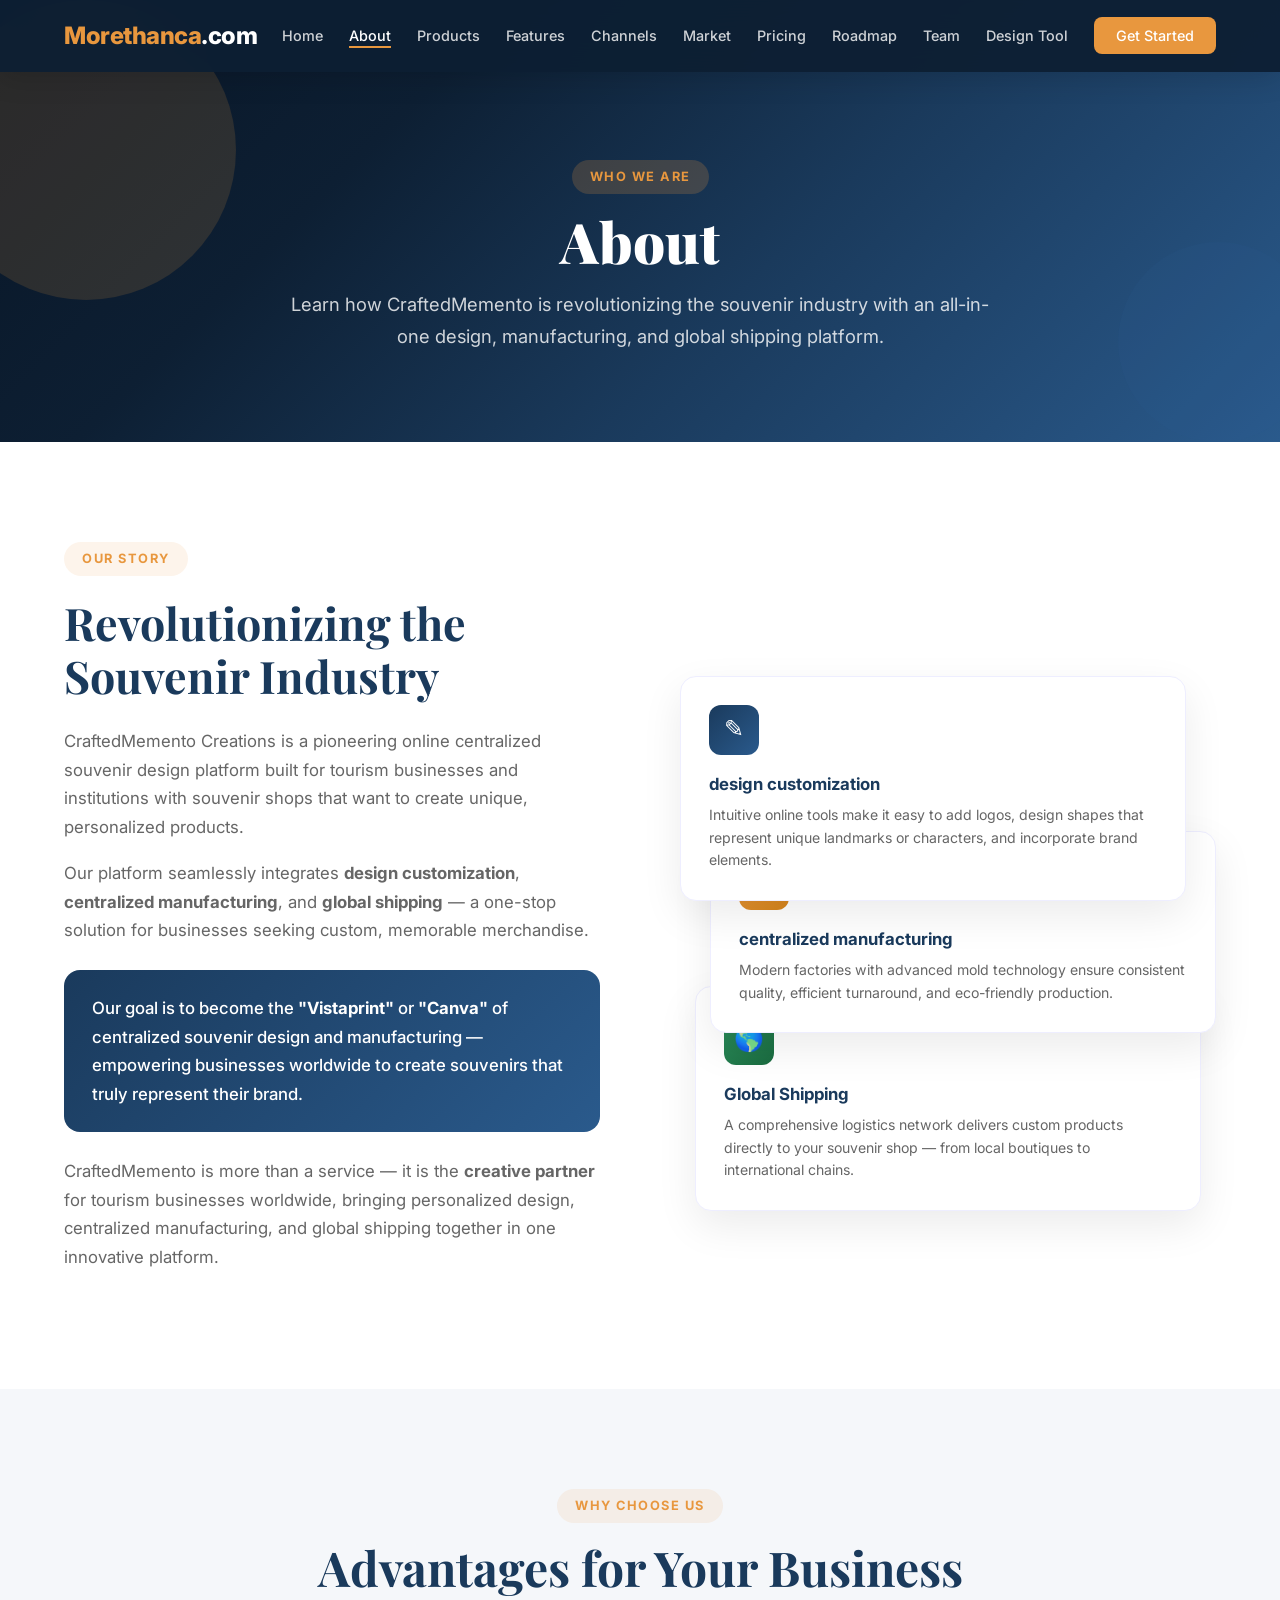
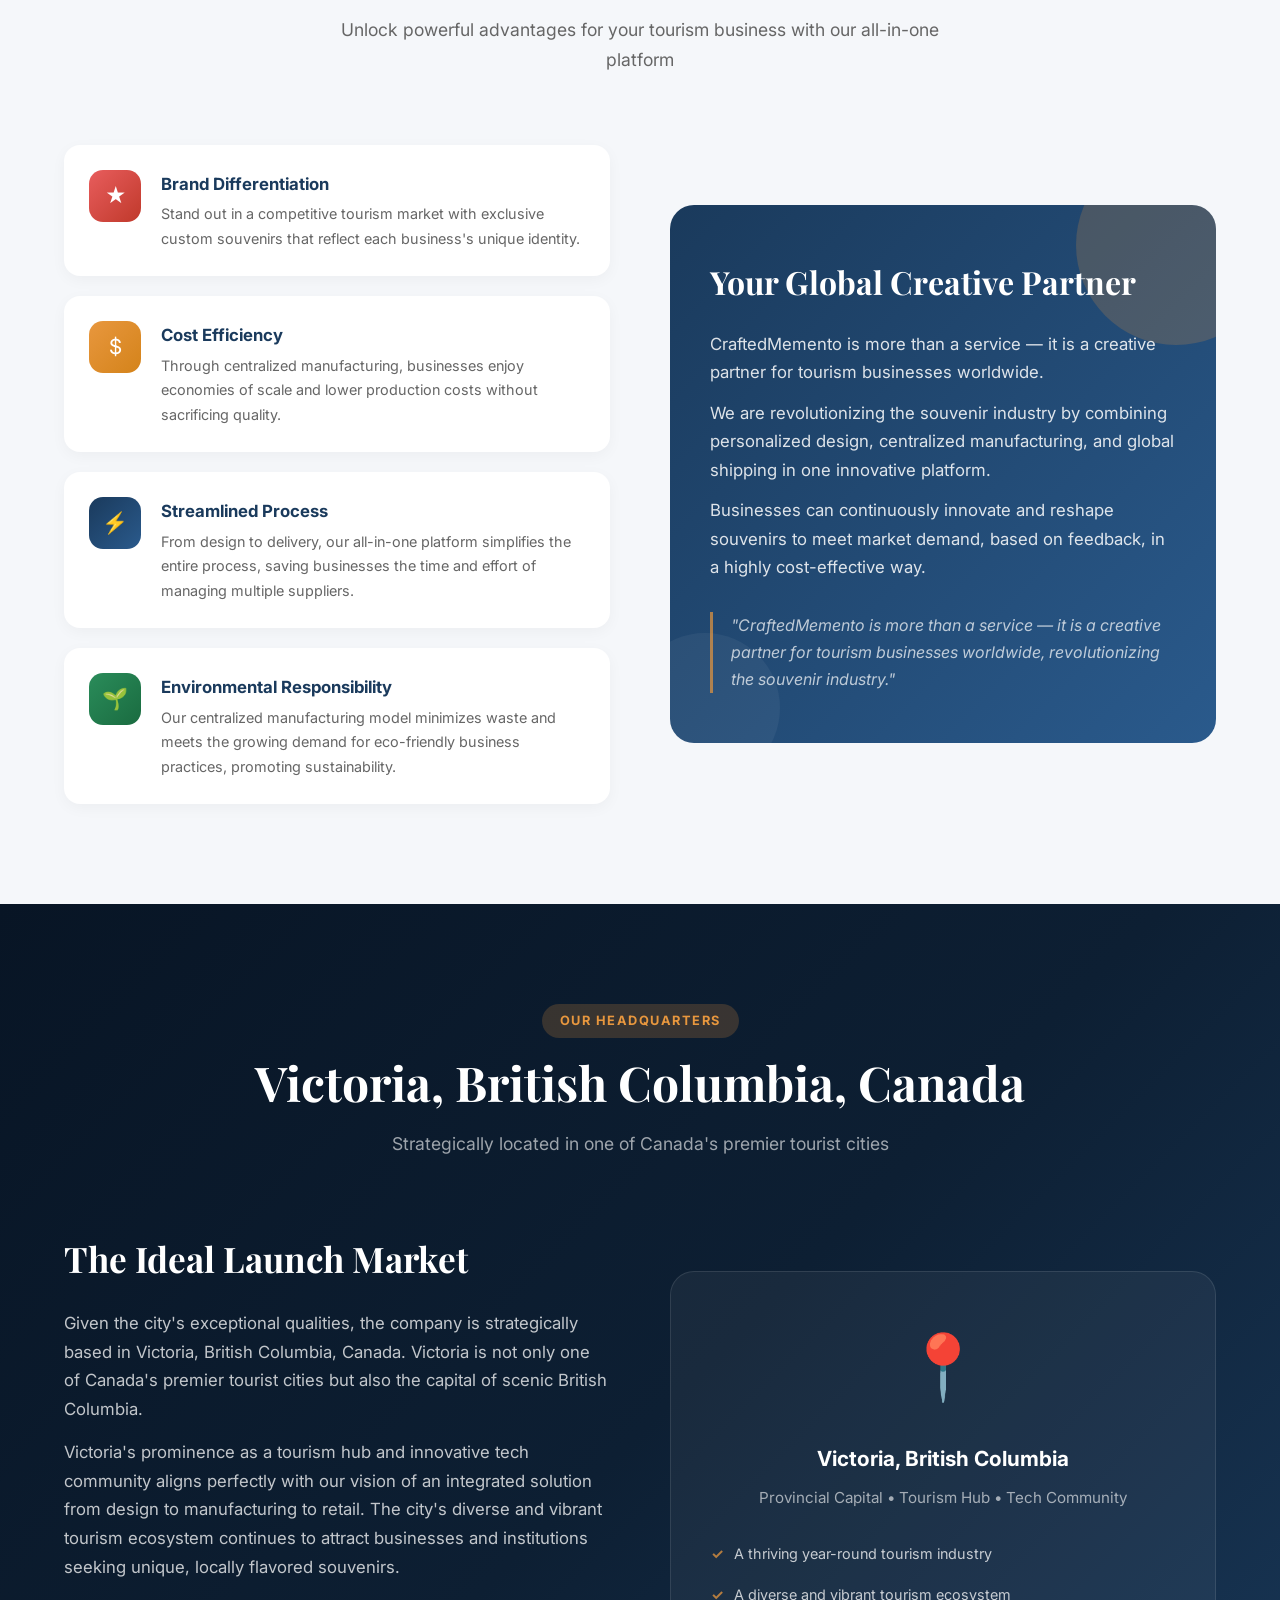
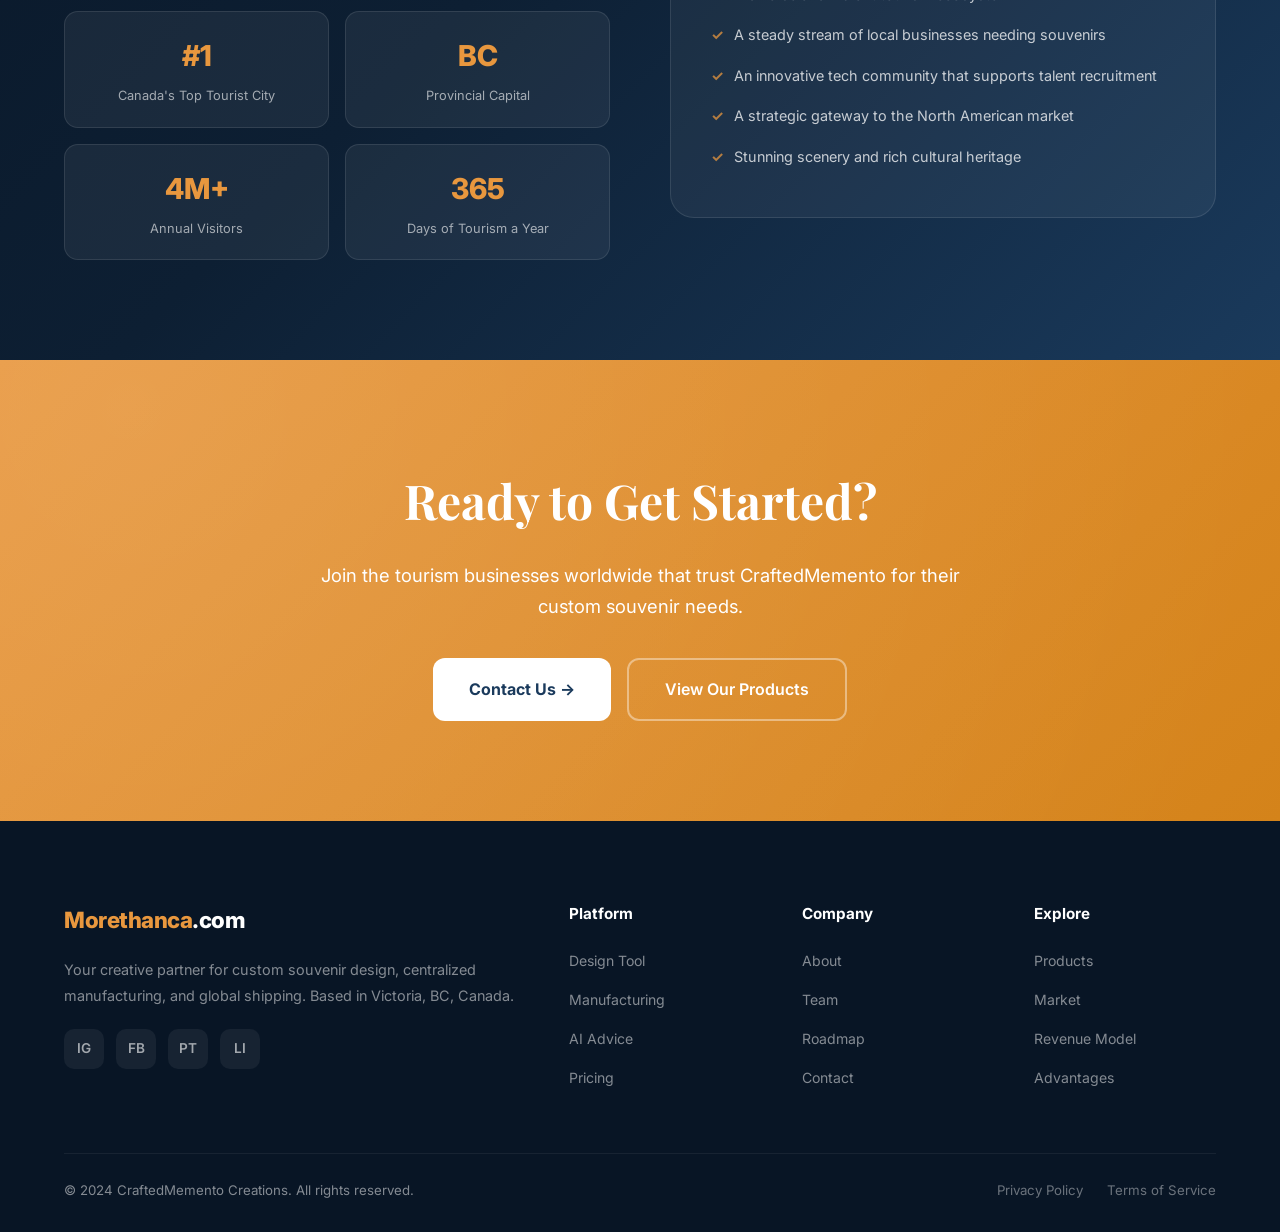
==== commit 7d95ee99: "Add files via upload" ====
--- a/about.html
+++ b/about.html
@@ -6,7 +6,394 @@
     <title>About Us - CraftedMemento Creations</title>
     <link rel="preconnect" href="https://fonts.googleapis.com">
     <link href="https://fonts.googleapis.com/css2?family=Inter:wght@300;400;500;600;700;800;900&family=Playfair+Display:wght@700;800;900&display=swap" rel="stylesheet">
-    <link rel="stylesheet" href="css/style.css">
+    <style>
+/* ========== RESET & VARIABLES ========== */
+* { margin: 0; padding: 0; box-sizing: border-box; }
+:root {
+    --primary: #1a3a5c; --primary-light: #2a5a8c;
+    --accent: #e8973e; --accent-dark: #d4831a;
+    --light: #f5f7fa; --lighter: #fafbfc;
+    --dark: #0d1f33; --darker: #081525;
+    --text: #333; --text-light: #666; --text-muted: #888;
+    --white: #ffffff; --green: #2a8c5a; --green-dark: #1a6b40; --purple: #6c5ce7;
+}
+html { scroll-behavior: smooth; }
+body { font-family: 'Inter', 'Segoe UI', sans-serif; color: var(--text); line-height: 1.7; overflow-x: hidden; }
+
+/* ========== ANIMATIONS ========== */
+@keyframes fadeInUp { from { opacity:0; transform:translateY(40px); } to { opacity:1; transform:translateY(0); } }
+@keyframes float { 0%,100% { transform:translateY(0); } 50% { transform:translateY(-20px); } }
+@keyframes gradientShift { 0%,100% { background-position:0% 50%; } 50% { background-position:100% 50%; } }
+@keyframes particle1 { 0%,100%{transform:translate(0,0) rotate(0deg);opacity:.3} 25%{transform:translate(100px,-50px) rotate(90deg);opacity:.6} 50%{transform:translate(50px,-100px) rotate(180deg);opacity:.3} 75%{transform:translate(-50px,-50px) rotate(270deg);opacity:.5} }
+@keyframes particle2 { 0%,100%{transform:translate(0,0) rotate(0deg);opacity:.2} 33%{transform:translate(-80px,60px) rotate(120deg);opacity:.5} 66%{transform:translate(60px,30px) rotate(240deg);opacity:.3} }
+.animate { opacity:0; transform:translateY(40px); transition:all .8s cubic-bezier(.4,0,.2,1); }
+.animate.visible { opacity:1; transform:translateY(0); }
+.animate-delay-1{transition-delay:.1s} .animate-delay-2{transition-delay:.2s}
+.animate-delay-3{transition-delay:.3s} .animate-delay-4{transition-delay:.4s}
+.animate-delay-5{transition-delay:.5s}
+
+/* ========== COMMON ========== */
+.container { max-width:1200px; margin:0 auto; }
+section { padding:100px 5%; }
+.section-header { text-align:center; margin-bottom:70px; }
+.section-label { display:inline-block; background:rgba(232,151,62,.1); color:var(--accent); padding:6px 18px; border-radius:50px; font-size:.8rem; font-weight:700; letter-spacing:1.5px; text-transform:uppercase; margin-bottom:16px; }
+.section-header h2 { font-family:'Playfair Display',serif; font-size:3rem; color:var(--primary); margin-bottom:18px; line-height:1.2; }
+.section-header p { color:var(--text-light); font-size:1.1rem; max-width:650px; margin:0 auto; }
+.btn { display:inline-flex; align-items:center; gap:8px; padding:16px 36px; border-radius:12px; font-size:1rem; font-weight:600; text-decoration:none; transition:all .3s; cursor:pointer; border:none; font-family:inherit; }
+.btn-primary { background:var(--accent); color:var(--white); box-shadow:0 4px 20px rgba(232,151,62,.3); }
+.btn-primary:hover { background:var(--accent-dark); transform:translateY(-3px); box-shadow:0 8px 30px rgba(232,151,62,.4); }
+.btn-outline-light { border:2px solid rgba(255,255,255,.4); color:var(--white); background:transparent; }
+.btn-outline-light:hover { background:rgba(255,255,255,.1); border-color:var(--white); }
+.btn-outline-dark { border:2px solid var(--primary); color:var(--primary); background:transparent; }
+.btn-outline-dark:hover { background:var(--primary); color:var(--white); }
+.btn-white { background:var(--white); color:var(--primary); font-weight:700; }
+.btn-white:hover { background:var(--light); transform:translateY(-3px); box-shadow:0 12px 35px rgba(0,0,0,.2); }
+.btn-lg { padding:18px 44px; font-size:1.1rem; }
+.check { color:var(--green); font-weight:700; font-size:1.1rem; }
+
+/* ========== NAVIGATION ========== */
+nav { position:fixed; top:0; width:100%; z-index:1000; padding:0 5%; display:flex; justify-content:space-between; align-items:center; height:72px; background:rgba(13,31,51,.95); backdrop-filter:blur(20px); box-shadow:0 4px 30px rgba(0,0,0,.15); transition:all .4s; }
+nav.transparent { background:transparent; box-shadow:none; }
+nav.scrolled { background:rgba(13,31,51,.97); box-shadow:0 4px 30px rgba(0,0,0,.2); }
+.logo { color:var(--white); font-size:1.5rem; font-weight:800; text-decoration:none; letter-spacing:-.5px; }
+.logo span { color:var(--accent); }
+.nav-links { display:flex; list-style:none; gap:26px; align-items:center; }
+.nav-links a { color:rgba(255,255,255,.8); text-decoration:none; font-size:.9rem; font-weight:500; transition:all .3s; position:relative; }
+.nav-links a:hover, .nav-links a.active { color:var(--white); }
+.nav-links a::after { content:''; position:absolute; bottom:-4px; left:0; width:0; height:2px; background:var(--accent); transition:width .3s; }
+.nav-links a:hover::after, .nav-links a.active::after { width:100%; }
+.nav-cta { background:var(--accent)!important; color:var(--white)!important; padding:10px 22px!important; border-radius:8px; }
+.nav-cta::after { display:none!important; }
+.nav-cta:hover { background:var(--accent-dark)!important; transform:translateY(-1px); }
+.menu-toggle { display:none; cursor:pointer; flex-direction:column; gap:5px; background:none; border:none; padding:5px; }
+.menu-toggle span { width:24px; height:2.5px; background:var(--white); border-radius:2px; display:block; transition:.3s; }
+
+/* ========== HOME HERO ========== */
+.hero { min-height:100vh; display:flex; align-items:center; justify-content:center; background:linear-gradient(135deg,var(--darker) 0%,var(--dark) 30%,var(--primary) 60%,var(--primary-light) 100%); color:var(--white); text-align:center; padding:140px 5% 80px; position:relative; overflow:hidden; }
+.hero-particles { position:absolute; inset:0; overflow:hidden; }
+.hero-particles .p { position:absolute; border-radius:50%; opacity:.15; }
+.hero-particles .p:nth-child(1){width:300px;height:300px;background:var(--accent);top:10%;left:-5%;animation:particle1 20s infinite}
+.hero-particles .p:nth-child(2){width:200px;height:200px;background:var(--primary-light);bottom:10%;right:-3%;animation:particle2 15s infinite}
+.hero-particles .p:nth-child(3){width:150px;height:150px;background:var(--accent);top:50%;left:50%;animation:particle1 25s infinite reverse}
+.hero-particles .p:nth-child(4){width:100px;height:100px;background:#fff;top:20%;right:20%;animation:particle2 18s infinite}
+.hero-content { position:relative; z-index:1; max-width:900px; }
+.hero-badge { display:inline-block; background:rgba(232,151,62,.15); border:1px solid rgba(232,151,62,.3); color:var(--accent); padding:8px 20px; border-radius:50px; font-size:.85rem; font-weight:600; margin-bottom:28px; }
+.hero h1 { font-family:'Playfair Display',serif; font-size:4.5rem; margin-bottom:16px; font-weight:900; line-height:1.1; }
+.hero h1 span { color:var(--accent); }
+.hero .tagline { font-size:1.4rem; font-weight:300; opacity:.9; margin-bottom:18px; }
+.hero .desc { font-size:1.1rem; opacity:.75; margin-bottom:45px; max-width:650px; margin-left:auto; margin-right:auto; line-height:1.8; }
+.hero-buttons { display:flex; gap:16px; justify-content:center; flex-wrap:wrap; }
+.hero-stats { display:flex; justify-content:center; gap:60px; margin-top:70px; padding-top:40px; border-top:1px solid rgba(255,255,255,.1); flex-wrap:wrap; }
+.hero-stat { text-align:center; }
+.hero-stat .num { font-size:2rem; font-weight:800; color:var(--accent); }
+.hero-stat .lbl { font-size:.85rem; opacity:.6; margin-top:4px; }
+
+/* ========== HOME OVERVIEW ========== */
+.home-overview { background:var(--light); }
+.overview-grid { display:grid; grid-template-columns:repeat(3,1fr); gap:30px; }
+.overview-card { background:var(--white); border-radius:20px; padding:36px 28px; text-align:center; border:1px solid #eef; box-shadow:0 4px 15px rgba(0,0,0,.04); transition:all .4s; }
+.overview-card:hover { transform:translateY(-8px); box-shadow:0 20px 40px rgba(0,0,0,.08); border-color:var(--accent); }
+.overview-icon { width:70px; height:70px; border-radius:50%; margin:0 auto 20px; display:flex; align-items:center; justify-content:center; font-size:1.8rem; color:var(--white); }
+.oi-1 { background:linear-gradient(135deg,var(--primary),var(--primary-light)); }
+.oi-2 { background:linear-gradient(135deg,var(--accent),var(--accent-dark)); }
+.oi-3 { background:linear-gradient(135deg,var(--green),var(--green-dark)); }
+.oi-4 { background:linear-gradient(135deg,var(--purple),#5a4bd1); }
+.oi-5 { background:linear-gradient(135deg,#e85d5d,#c0392b); }
+.oi-6 { background:linear-gradient(135deg,#0984e3,#0652dd); }
+.overview-card h3 { color:var(--primary); font-size:1.1rem; margin-bottom:10px; }
+.overview-card p { color:var(--text-light); font-size:.9rem; }
+
+/* ========== PAGE HERO ========== */
+.page-hero { padding:160px 5% 90px; text-align:center; color:var(--white); position:relative; overflow:hidden; background:linear-gradient(135deg,var(--darker) 0%,var(--dark) 30%,var(--primary) 60%,var(--primary-light) 100%); }
+.page-hero .hero-particles { position:absolute; inset:0; overflow:hidden; }
+.page-hero .hero-particles .p { position:absolute; border-radius:50%; opacity:.15; }
+.page-hero .hero-particles .p:nth-child(1){width:300px;height:300px;background:var(--accent);top:0;left:-5%;animation:particle1 20s infinite}
+.page-hero .hero-particles .p:nth-child(2){width:200px;height:200px;background:var(--primary-light);bottom:0;right:-3%;animation:particle2 15s infinite}
+.page-hero-content { position:relative; z-index:1; max-width:700px; margin:0 auto; }
+.page-hero .section-label { background:rgba(232,151,62,.2); }
+.page-hero h1 { font-family:'Playfair Display',serif; font-size:3.5rem; margin-bottom:18px; font-weight:900; line-height:1.1; }
+.page-hero p { font-size:1.15rem; opacity:.8; }
+
+/* ========== ABOUT ========== */
+.about-grid { display:grid; grid-template-columns:1fr 1fr; gap:80px; align-items:center; }
+.about-content .label { display:inline-block; background:rgba(232,151,62,.1); color:var(--accent); padding:6px 18px; border-radius:50px; font-size:.8rem; font-weight:700; letter-spacing:1.5px; text-transform:uppercase; margin-bottom:20px; }
+.about-content h2 { font-family:'Playfair Display',serif; font-size:2.8rem; color:var(--primary); margin-bottom:24px; line-height:1.2; }
+.about-content p { color:var(--text-light); margin-bottom:18px; font-size:1.05rem; }
+.highlight-box { background:linear-gradient(135deg,var(--primary),var(--primary-light)); color:var(--white); padding:24px 28px; border-radius:16px; margin:25px 0; font-weight:500; font-size:1.05rem; line-height:1.7; }
+.about-card-stack { position:relative; min-height:480px; }
+.about-float-card { position:absolute; background:var(--white); border-radius:16px; padding:28px; box-shadow:0 15px 40px rgba(0,0,0,.08); border:1px solid #eef; }
+.about-float-card.card-1{top:0;left:0;right:30px;z-index:3;animation:float 6s ease-in-out infinite}
+.about-float-card.card-2{top:155px;left:30px;right:0;z-index:2;animation:float 6s ease-in-out infinite 1s}
+.about-float-card.card-3{top:310px;left:15px;right:15px;z-index:1;animation:float 6s ease-in-out infinite 2s}
+.card-icon{width:50px;height:50px;border-radius:12px;display:flex;align-items:center;justify-content:center;font-size:1.5rem;margin-bottom:15px;color:var(--white)}
+.card-icon.blue{background:linear-gradient(135deg,var(--primary),var(--primary-light))}
+.card-icon.orange{background:linear-gradient(135deg,var(--accent),var(--accent-dark))}
+.card-icon.green{background:linear-gradient(135deg,var(--green),var(--green-dark))}
+.about-float-card h4{color:var(--primary);font-size:1.05rem;margin-bottom:6px}
+.about-float-card p{color:var(--text-light);font-size:.88rem;line-height:1.6}
+
+/* ========== BENEFITS ========== */
+.benefits-main { display:grid; grid-template-columns:1fr 1fr; gap:60px; align-items:center; }
+.benefits-list { display:flex; flex-direction:column; gap:20px; }
+.benefit-row { display:flex; gap:20px; padding:24px; background:var(--white); border-radius:16px; box-shadow:0 4px 15px rgba(0,0,0,.04); transition:all .3s; border:1px solid transparent; }
+.benefit-row:hover { border-color:var(--accent); box-shadow:0 8px 30px rgba(0,0,0,.08); transform:translateX(6px); }
+.benefit-icon { flex-shrink:0; width:52px; height:52px; border-radius:14px; display:flex; align-items:center; justify-content:center; font-size:1.3rem; color:var(--white); }
+.b1{background:linear-gradient(135deg,#e85d5d,#c0392b)} .b2{background:linear-gradient(135deg,var(--accent),var(--accent-dark))}
+.b3{background:linear-gradient(135deg,var(--primary),var(--primary-light))} .b4{background:linear-gradient(135deg,var(--green),var(--green-dark))}
+.benefit-row h4{color:var(--primary);font-size:1.05rem;margin-bottom:4px}
+.benefit-row p{color:var(--text-light);font-size:.9rem}
+.benefits-visual { background:linear-gradient(135deg,var(--primary),var(--primary-light)); border-radius:24px; padding:50px 40px; color:var(--white); position:relative; overflow:hidden; }
+.benefits-visual::before{content:'';position:absolute;top:-60px;right:-60px;width:200px;height:200px;border-radius:50%;background:rgba(232,151,62,.2)}
+.benefits-visual::after{content:'';position:absolute;bottom:-40px;left:-40px;width:150px;height:150px;border-radius:50%;background:rgba(255,255,255,.05)}
+.benefits-visual h3{font-family:'Playfair Display',serif;font-size:2rem;margin-bottom:20px;position:relative;z-index:1}
+.benefits-visual p{opacity:.85;position:relative;z-index:1;margin-bottom:12px;font-size:1.05rem}
+.benefits-visual .quote{font-style:italic;opacity:.7;border-left:3px solid var(--accent);padding-left:18px;margin-top:30px;position:relative;z-index:1}
+
+/* ========== LOCATION ========== */
+.location-section { background:linear-gradient(135deg,var(--darker),var(--dark),var(--primary)); color:var(--white); position:relative; overflow:hidden; }
+.location-grid { display:grid; grid-template-columns:1fr 1fr; gap:60px; align-items:center; position:relative; z-index:1; }
+.location-text h3{font-family:'Playfair Display',serif;font-size:2.2rem;margin-bottom:20px}
+.location-text p{opacity:.75;margin-bottom:15px;font-size:1.05rem}
+.location-features{display:grid;grid-template-columns:1fr 1fr;gap:16px;margin-top:30px}
+.loc-feat{background:rgba(255,255,255,.06);border:1px solid rgba(255,255,255,.1);padding:20px;border-radius:14px;text-align:center}
+.loc-feat .val{font-size:1.8rem;font-weight:800;color:var(--accent)}
+.loc-feat .lbl{font-size:.8rem;opacity:.6;margin-top:4px}
+.location-map{background:rgba(255,255,255,.05);border:1px solid rgba(255,255,255,.1);border-radius:24px;padding:40px;text-align:center}
+.map-pin{font-size:4rem;margin-bottom:20px;display:block}
+.location-map h4{font-size:1.3rem;margin-bottom:8px}
+.location-map p{opacity:.6;font-size:.95rem}
+.advantages-list{text-align:left;margin-top:24px;list-style:none}
+.advantages-list li{padding:8px 0;font-size:.9rem;opacity:.75;display:flex;align-items:center;gap:10px}
+.advantages-list li::before{content:'\2713';color:var(--accent);font-weight:700}
+
+/* ========== PRODUCTS ========== */
+.products-grid { display:grid; grid-template-columns:repeat(4,1fr); gap:24px; }
+.product-item { background:var(--white); border-radius:16px; padding:36px 20px; text-align:center; transition:all .4s; box-shadow:0 4px 15px rgba(0,0,0,.04); border:1px solid #eef; cursor:default; }
+.product-item:hover { transform:translateY(-8px); box-shadow:0 20px 40px rgba(0,0,0,.1); border-color:var(--accent); }
+.product-emoji{font-size:3.5rem;margin-bottom:18px;display:block}
+.product-item h4{color:var(--primary);font-size:1.05rem;margin-bottom:6px}
+.product-item p{color:var(--text-muted);font-size:.85rem}
+
+/* ========== HOW IT WORKS ========== */
+.steps-container { position:relative; max-width:1000px; margin:0 auto; }
+.steps-line { position:absolute; top:40px; left:60px; right:60px; height:3px; background:linear-gradient(to right,var(--primary),var(--accent),var(--green)); z-index:0; }
+.steps-grid { display:grid; grid-template-columns:repeat(4,1fr); gap:30px; position:relative; z-index:1; }
+.step-card { text-align:center; }
+.step-num { width:80px; height:80px; border-radius:50%; margin:0 auto 24px; display:flex; align-items:center; justify-content:center; font-size:1.5rem; font-weight:800; color:var(--white); box-shadow:0 8px 25px rgba(26,58,92,.3); }
+.step-card:nth-child(1) .step-num{background:linear-gradient(135deg,var(--primary),var(--primary-light))}
+.step-card:nth-child(2) .step-num{background:linear-gradient(135deg,var(--accent),var(--accent-dark));box-shadow:0 8px 25px rgba(232,151,62,.3)}
+.step-card:nth-child(3) .step-num{background:linear-gradient(135deg,var(--green),var(--green-dark));box-shadow:0 8px 25px rgba(42,140,90,.3)}
+.step-card:nth-child(4) .step-num{background:linear-gradient(135deg,var(--purple),#5a4bd1);box-shadow:0 8px 25px rgba(108,92,231,.3)}
+.step-card h3{color:var(--primary);margin-bottom:10px;font-size:1.15rem}
+.step-card p{color:var(--text-light);font-size:.9rem;padding:0 10px}
+
+/* ========== FEATURES ========== */
+.features-grid { display:grid; grid-template-columns:repeat(2,1fr); gap:28px; }
+.feature-card { display:flex; gap:24px; background:var(--lighter); padding:36px; border-radius:20px; transition:all .4s; border:1px solid transparent; }
+.feature-card:hover { background:var(--white); border-color:rgba(232,151,62,.2); box-shadow:0 20px 50px rgba(0,0,0,.06); transform:translateY(-4px); }
+.feature-num { flex-shrink:0; width:52px; height:52px; border-radius:14px; display:flex; align-items:center; justify-content:center; font-size:1.2rem; font-weight:800; background:linear-gradient(135deg,var(--primary),var(--primary-light)); color:var(--white); }
+.feature-card h3{color:var(--primary);font-size:1.15rem;margin-bottom:8px}
+.feature-card p{color:var(--text-light);font-size:.95rem}
+
+/* ========== ADVANTAGES ========== */
+.advantages-section { background:linear-gradient(135deg,var(--darker),var(--primary)); color:var(--white); }
+.advantages-section .section-header h2{color:var(--white)}
+.advantages-section .section-header p{color:rgba(255,255,255,.6)}
+.adv-grid { display:grid; grid-template-columns:repeat(3,1fr); gap:24px; }
+.adv-card { background:rgba(255,255,255,.05); border:1px solid rgba(255,255,255,.1); border-radius:20px; padding:36px 28px; transition:all .4s; position:relative; overflow:hidden; }
+.adv-card::before{content:'';position:absolute;top:0;left:0;right:0;height:3px;background:linear-gradient(to right,var(--accent),transparent);opacity:0;transition:opacity .4s}
+.adv-card:hover{background:rgba(255,255,255,.08);transform:translateY(-5px)}
+.adv-card:hover::before{opacity:1}
+.adv-num{font-size:3rem;font-weight:900;color:rgba(232,151,62,.2);margin-bottom:15px;line-height:1}
+.adv-card h3{font-size:1.15rem;margin-bottom:12px;color:var(--white)}
+.adv-card p{color:rgba(255,255,255,.6);font-size:.92rem}
+
+/* ========== MARKET ========== */
+.market-grid { display:grid; grid-template-columns:1fr 1fr; gap:28px; margin-bottom:50px; }
+.market-card { background:var(--white); border-radius:20px; padding:36px; border:1px solid #eef; box-shadow:0 4px 15px rgba(0,0,0,.04); transition:all .3s; }
+.market-card:hover{box-shadow:0 12px 35px rgba(0,0,0,.08)}
+.tag{display:inline-block;padding:4px 14px;border-radius:6px;font-size:.75rem;font-weight:700;margin-bottom:16px;text-transform:uppercase;letter-spacing:1px}
+.tag-blue{background:rgba(26,58,92,.08);color:var(--primary)}
+.tag-orange{background:rgba(232,151,62,.1);color:var(--accent)}
+.tag-green{background:rgba(42,140,90,.1);color:var(--green)}
+.tag-purple{background:rgba(108,92,231,.1);color:var(--purple)}
+.tag-red{background:rgba(232,93,93,.1);color:#e85d5d}
+.market-card h3{color:var(--primary);font-size:1.2rem;margin-bottom:12px}
+.market-card p{color:var(--text-light);font-size:.95rem}
+.market-card ul{list-style:none;margin-top:12px}
+.market-card ul li{padding:6px 0;color:var(--text-light);font-size:.9rem;display:flex;align-items:flex-start;gap:10px}
+.market-card ul li::before{content:'\2022';color:var(--accent);font-weight:700;font-size:1.2rem;line-height:1.4}
+.target-market{background:linear-gradient(135deg,var(--primary),var(--primary-light));border-radius:24px;padding:50px;color:var(--white)}
+.target-market h3{font-family:'Playfair Display',serif;font-size:1.8rem;margin-bottom:12px}
+.target-market > p{opacity:.8;margin-bottom:24px}
+.target-chips{display:flex;flex-wrap:wrap;gap:12px}
+.chip{background:rgba(255,255,255,.12);border:1px solid rgba(255,255,255,.2);padding:10px 22px;border-radius:50px;font-size:.9rem;color:var(--white);transition:all .3s}
+.chip:hover{background:rgba(255,255,255,.2);transform:translateY(-2px)}
+
+/* ========== REVENUE ========== */
+.revenue-grid { display:grid; grid-template-columns:repeat(3,1fr); gap:24px; }
+.revenue-card { background:var(--lighter); border-radius:20px; padding:32px 28px; border:1px solid #eef; transition:all .4s; position:relative; overflow:hidden; }
+.revenue-card::before{content:'';position:absolute;top:0;left:0;width:4px;height:100%;background:var(--accent);opacity:0;transition:opacity .3s}
+.revenue-card:hover{border-color:rgba(232,151,62,.3);box-shadow:0 12px 35px rgba(0,0,0,.06)}
+.revenue-card:hover::before{opacity:1}
+.rev-icon{font-size:2rem;margin-bottom:15px;display:block}
+.revenue-card h3{color:var(--primary);font-size:1.1rem;margin-bottom:10px}
+.revenue-card p{color:var(--text-light);font-size:.9rem}
+.rev-tag{display:inline-block;margin-top:12px;padding:4px 12px;border-radius:6px;font-size:.75rem;font-weight:600}
+.rev-tag-main{background:rgba(232,151,62,.1);color:var(--accent)}
+.rev-tag-sub{background:rgba(26,58,92,.06);color:var(--primary)}
+
+/* ========== SALES CHANNELS ========== */
+.sales-grid { display:grid; grid-template-columns:repeat(3,1fr); gap:24px; }
+.sales-card { background:var(--lighter); border-radius:20px; padding:32px 24px; border:1px solid #eef; transition:all .4s; text-align:center; }
+.sales-card:hover{background:var(--white);box-shadow:0 15px 40px rgba(0,0,0,.06);transform:translateY(-5px)}
+.sales-icon{font-size:2.5rem;margin-bottom:16px;display:block}
+.sales-card h3{color:var(--primary);font-size:1.05rem;margin-bottom:8px}
+.sales-card p{color:var(--text-light);font-size:.88rem}
+
+/* ========== PRICING ========== */
+.pricing-grid { display:grid; grid-template-columns:repeat(3,1fr); gap:28px; max-width:1100px; margin:0 auto; }
+.pricing-card { background:var(--white); border-radius:24px; padding:44px 32px; text-align:center; box-shadow:0 5px 20px rgba(0,0,0,.04); transition:all .4s; border:2px solid transparent; position:relative; }
+.pricing-card.featured{border-color:var(--accent);box-shadow:0 20px 50px rgba(232,151,62,.15)}
+.pricing-card:hover{transform:translateY(-8px);box-shadow:0 25px 50px rgba(0,0,0,.1)}
+.pricing-badge{position:absolute;top:-14px;left:50%;transform:translateX(-50%);background:linear-gradient(135deg,var(--accent),var(--accent-dark));color:var(--white);padding:6px 24px;border-radius:50px;font-size:.8rem;font-weight:700;white-space:nowrap}
+.plan-icon{font-size:2.5rem;margin-bottom:15px;display:block}
+.plan-name{font-size:1.4rem;color:var(--primary);font-weight:800;margin-bottom:6px}
+.plan-desc{color:var(--text-muted);font-size:.9rem;margin-bottom:28px}
+.plan-price{font-size:3rem;font-weight:900;color:var(--primary);margin-bottom:30px;line-height:1}
+.plan-price sub{font-size:1rem;font-weight:400;color:var(--text-muted)}
+.pricing-card ul{list-style:none;text-align:left;margin-bottom:32px}
+.pricing-card ul li{padding:10px 0;color:var(--text-light);font-size:.92rem;border-bottom:1px solid #f0f0f0;display:flex;align-items:center;gap:10px}
+.btn-pricing{width:100%;justify-content:center}
+
+/* ========== ROADMAP ========== */
+.roadmap { max-width:900px; margin:0 auto; display:grid; grid-template-columns:1fr 1fr; position:relative; }
+.roadmap::before{content:'';position:absolute;left:50%;top:0;bottom:0;width:3px;background:linear-gradient(to bottom,var(--primary),var(--accent),var(--green));transform:translateX(-50%)}
+.milestone{padding:30px;position:relative}
+.milestone:nth-child(odd){text-align:right;padding-right:60px}
+.milestone:nth-child(even){padding-left:60px;grid-column:2}
+.milestone::after{content:'';position:absolute;top:38px;width:16px;height:16px;border-radius:50%;background:var(--accent);border:4px solid var(--white);box-shadow:0 0 0 3px var(--accent),0 4px 10px rgba(0,0,0,.15)}
+.milestone:nth-child(odd)::after{right:-8px}
+.milestone:nth-child(even)::after{left:-8px}
+.m-date{color:var(--accent);font-weight:700;font-size:.85rem;letter-spacing:1px;text-transform:uppercase}
+.milestone h4{color:var(--primary);font-size:1.2rem;margin:6px 0}
+.milestone p{color:var(--text-light);font-size:.9rem}
+.m-tag{display:inline-block;margin-top:8px;padding:3px 10px;border-radius:6px;font-size:.75rem;font-weight:600}
+.m-tag-done{background:rgba(42,140,90,.1);color:var(--green)}
+.m-tag-progress{background:rgba(232,151,62,.1);color:var(--accent)}
+.m-tag-upcoming{background:rgba(26,58,92,.06);color:var(--primary)}
+.long-term{max-width:900px;margin:50px auto 0;display:grid;grid-template-columns:1fr 1fr;gap:24px}
+.lt-card{background:var(--lighter);border-radius:20px;padding:32px;border:1px solid #eef}
+.lt-card h4{color:var(--primary);margin-bottom:8px;font-size:1.1rem}
+.lt-card p{color:var(--text-light);font-size:.9rem}
+
+/* ========== TEAM ========== */
+.team-grid{display:grid;grid-template-columns:repeat(3,1fr);gap:30px;max-width:1000px;margin:0 auto 60px}
+.team-card{background:var(--white);border-radius:24px;padding:44px 28px 36px;text-align:center;box-shadow:0 5px 25px rgba(0,0,0,.04);transition:all .4s;border:1px solid transparent}
+.team-card:hover{transform:translateY(-8px);box-shadow:0 20px 50px rgba(0,0,0,.08);border-color:var(--accent)}
+.team-avatar{width:100px;height:100px;border-radius:50%;margin:0 auto 20px;display:flex;align-items:center;justify-content:center;font-size:2rem;font-weight:800;color:var(--white);box-shadow:0 8px 25px rgba(0,0,0,.15)}
+.ta-1{background:linear-gradient(135deg,var(--primary),var(--primary-light))}
+.ta-2{background:linear-gradient(135deg,var(--accent),var(--accent-dark))}
+.ta-3{background:linear-gradient(135deg,var(--green),var(--green-dark))}
+.team-card h3{color:var(--primary);font-size:1.15rem;margin-bottom:4px}
+.team-card .role{color:var(--accent);font-weight:700;font-size:.85rem;margin-bottom:16px;text-transform:uppercase;letter-spacing:.5px}
+.team-card p{color:var(--text-light);font-size:.88rem}
+.org-chart{max-width:900px;margin:0 auto}
+.org-title{text-align:center;font-family:'Playfair Display',serif;font-size:1.8rem;color:var(--primary);margin-bottom:30px}
+.org-ceo{background:linear-gradient(135deg,var(--primary),var(--primary-light));color:var(--white);border-radius:16px;padding:24px 32px;text-align:center;max-width:320px;margin:0 auto 20px}
+.org-ceo h4{font-size:1.1rem;margin-bottom:4px}
+.org-ceo p{opacity:.8;font-size:.85rem}
+.org-line{width:3px;height:30px;background:linear-gradient(to bottom,var(--primary),var(--accent));margin:0 auto}
+.org-departments{display:grid;grid-template-columns:repeat(4,1fr);gap:16px}
+.org-dept{background:var(--white);border-radius:16px;padding:24px 16px;text-align:center;border:1px solid #eef;transition:all .3s}
+.org-dept:hover{border-color:var(--accent);box-shadow:0 8px 25px rgba(0,0,0,.06)}
+.dept-icon{font-size:2rem;margin-bottom:10px;display:block}
+.org-dept h4{color:var(--primary);font-size:.9rem;margin-bottom:6px}
+.org-dept p{color:var(--text-muted);font-size:.78rem}
+
+/* ========== CONTACT ========== */
+.contact-grid{display:grid;grid-template-columns:1fr 1.3fr;gap:60px;max-width:1000px;margin:0 auto}
+.contact-info h3{font-family:'Playfair Display',serif;font-size:2rem;color:var(--primary);margin-bottom:20px}
+.contact-info > p{color:var(--text-light);margin-bottom:30px;font-size:1.05rem}
+.contact-item{display:flex;gap:16px;margin-bottom:24px;align-items:flex-start}
+.contact-item-icon{flex-shrink:0;width:48px;height:48px;border-radius:12px;background:linear-gradient(135deg,var(--primary),var(--primary-light));color:var(--white);display:flex;align-items:center;justify-content:center;font-size:1.2rem}
+.contact-item h4{color:var(--primary);font-size:1rem;margin-bottom:2px}
+.contact-item p{color:var(--text-light);font-size:.9rem;margin:0}
+.contact-form{background:var(--white);border-radius:24px;padding:44px;box-shadow:0 10px 40px rgba(0,0,0,.06);border:1px solid #eef}
+.contact-form h3{font-family:'Playfair Display',serif;font-size:1.6rem;color:var(--primary);margin-bottom:28px}
+.form-row{display:grid;grid-template-columns:1fr 1fr;gap:16px}
+.form-group{margin-bottom:20px}
+.form-group label{display:block;font-size:.9rem;font-weight:600;color:var(--primary);margin-bottom:8px}
+.form-group input,.form-group textarea,.form-group select{width:100%;padding:14px 16px;border:1.5px solid #dde;border-radius:10px;font-family:inherit;font-size:.95rem;transition:border-color .3s;outline:none;background:var(--lighter)}
+.form-group input:focus,.form-group textarea:focus,.form-group select:focus{border-color:var(--accent);background:var(--white)}
+.form-group textarea{resize:vertical;min-height:130px}
+
+/* ========== CTA SECTION ========== */
+.cta-section{background:linear-gradient(135deg,var(--accent),var(--accent-dark),#c0711a);background-size:200% 200%;animation:gradientShift 8s ease infinite;text-align:center;color:var(--white);padding:100px 5%;position:relative;overflow:hidden}
+.cta-section::before{content:'';position:absolute;top:-50%;left:-50%;width:200%;height:200%;background:radial-gradient(circle at 30% 30%,rgba(255,255,255,.1),transparent 60%)}
+.cta-content{position:relative;z-index:1;max-width:700px;margin:0 auto}
+.cta-section h2{font-family:'Playfair Display',serif;font-size:3rem;margin-bottom:18px}
+.cta-section p{font-size:1.15rem;opacity:.9;margin-bottom:35px}
+.cta-buttons{display:flex;gap:16px;justify-content:center;flex-wrap:wrap}
+
+/* ========== FOOTER ========== */
+footer{background:var(--darker);color:rgba(255,255,255,.5);padding:80px 5% 30px}
+.footer-top{display:grid;grid-template-columns:2.5fr 1fr 1fr 1fr;gap:50px;max-width:1200px;margin:0 auto}
+.footer-brand .logo{font-size:1.4rem;display:inline-block;margin-bottom:18px}
+.footer-brand p{font-size:.9rem;line-height:1.8;margin-bottom:20px}
+.social-links{display:flex;gap:12px}
+.social-link{width:40px;height:40px;border-radius:10px;background:rgba(255,255,255,.06);display:flex;align-items:center;justify-content:center;color:rgba(255,255,255,.6);text-decoration:none;font-size:.85rem;font-weight:600;transition:all .3s}
+.social-link:hover{background:var(--accent);color:var(--white);transform:translateY(-2px)}
+footer h4{color:var(--white);margin-bottom:20px;font-size:.95rem;font-weight:700}
+footer ul{list-style:none}
+footer ul li{margin-bottom:12px}
+footer ul a{color:rgba(255,255,255,.5);text-decoration:none;font-size:.88rem;transition:all .3s}
+footer ul a:hover{color:var(--accent);padding-left:4px}
+.footer-bottom{max-width:1200px;margin:50px auto 0;padding-top:25px;border-top:1px solid rgba(255,255,255,.06);display:flex;justify-content:space-between;align-items:center;font-size:.83rem}
+.footer-bottom-links{display:flex;gap:24px}
+.footer-bottom-links a{color:rgba(255,255,255,.4);text-decoration:none;font-size:.83rem}
+.footer-bottom-links a:hover{color:var(--accent)}
+
+/* ========== RESPONSIVE ========== */
+@media(max-width:1024px){
+    .features-grid,.adv-grid,.revenue-grid,.sales-grid{grid-template-columns:repeat(2,1fr)}
+    .products-grid{grid-template-columns:repeat(3,1fr)}
+    .org-departments{grid-template-columns:repeat(2,1fr)}
+    .overview-grid{grid-template-columns:repeat(2,1fr)}
+}
+@media(max-width:768px){
+    .hero h1{font-size:2.8rem} .page-hero h1{font-size:2.5rem} .section-header h2{font-size:2rem}
+    .about-grid,.benefits-main,.market-grid,.location-grid,.contact-grid{grid-template-columns:1fr}
+    .about-card-stack{min-height:auto}
+    .about-float-card{position:relative!important;top:auto!important;left:auto!important;right:auto!important;margin-bottom:16px;animation:none!important}
+    .features-grid,.adv-grid,.revenue-grid,.sales-grid,.pricing-grid{grid-template-columns:1fr}
+    .products-grid{grid-template-columns:repeat(2,1fr)}
+    .steps-grid{grid-template-columns:1fr 1fr} .steps-line{display:none}
+    .roadmap{grid-template-columns:1fr}
+    .roadmap::before{left:20px}
+    .milestone:nth-child(odd),.milestone:nth-child(even){text-align:left;padding-left:50px;padding-right:20px;grid-column:1}
+    .milestone::after{left:12px!important;right:auto!important}
+    .team-grid{grid-template-columns:1fr;max-width:380px}
+    .org-departments{grid-template-columns:1fr 1fr}
+    .long-term,.form-row{grid-template-columns:1fr}
+    .nav-links{display:none;position:absolute;top:72px;left:0;width:100%;background:rgba(13,31,51,.98);backdrop-filter:blur(20px);flex-direction:column;padding:24px 5%;gap:16px}
+    .nav-links.active{display:flex}
+    .menu-toggle{display:flex}
+    .footer-top{grid-template-columns:1fr}
+    .footer-bottom{flex-direction:column;gap:12px}
+    .location-features{grid-template-columns:1fr 1fr}
+    .hero-stats{gap:30px}
+    section{padding:80px 5%}
+    .overview-grid{grid-template-columns:1fr}
+}
+@media(max-width:480px){
+    .hero h1{font-size:2.2rem} .page-hero h1{font-size:2rem}
+    .products-grid{grid-template-columns:repeat(2,1fr)}
+    .steps-grid{grid-template-columns:1fr}
+    .location-features{grid-template-columns:1fr}
+}
+
+</style>
 </head>
 <body>
 
@@ -17,10 +404,12 @@
         <li><a href="about.html" class="active">About</a></li>
         <li><a href="products.html">Products</a></li>
         <li><a href="features.html">Features</a></li>
+        <li><a href="channels.html">Channels</a></li>
         <li><a href="market.html">Market</a></li>
         <li><a href="pricing.html">Pricing</a></li>
         <li><a href="roadmap.html">Roadmap</a></li>
         <li><a href="team.html">Team</a></li>
+        <li><a href="design-tool.html">Design Tool</a></li>
         <li><a href="contact.html" class="nav-cta">Get Started</a></li>
     </ul>
     <button class="menu-toggle" onclick="document.getElementById('navLinks').classList.toggle('active')" aria-label="Menu">
@@ -33,8 +422,8 @@
     <div class="hero-particles"><div class="p"></div><div class="p"></div></div>
     <div class="page-hero-content">
         <div class="section-label">Who We Are</div>
-        <h1>About Us</h1>
-        <p>Learn how CraftedMemento is revolutionizing the souvenir industry with a one-stop platform for design, manufacturing, and global delivery.</p>
+        <h1>About</h1>
+        <p>Learn how CraftedMemento is revolutionizing the souvenir industry with an all-in-one design, manufacturing, and global shipping platform.</p>
     </div>
 </div>
 
@@ -45,29 +434,29 @@
             <div class="about-content animate">
                 <div class="label">Our Story</div>
                 <h2>Revolutionizing the Souvenir Industry</h2>
-                <p>CraftedMemento Creations is a pioneering online centralized souvenir design platform that caters specifically to tourism businesses and institutions with souvenir stores looking to create unique, personalized products.</p>
-                <p>Our platform seamlessly integrates <strong>design customization</strong>, <strong>centralized manufacturing</strong>, and <strong>global shipping</strong> &mdash; providing an all-in-one solution for businesses seeking bespoke and memorable merchandise.</p>
+                <p>CraftedMemento Creations is a pioneering online centralized souvenir design platform built for tourism businesses and institutions with souvenir shops that want to create unique, personalized products.</p>
+                <p>Our platform seamlessly integrates <strong>design customization</strong>, <strong>centralized manufacturing</strong>, and <strong>global shipping</strong> &mdash; a one-stop solution for businesses seeking custom, memorable merchandise.</p>
                 <div class="highlight-box">
-                    We aim to be the <strong>"Vistaprint"</strong> or <strong>"Canva"</strong> in the centralized souvenir design and manufacturing field &mdash; empowering businesses worldwide to create souvenirs that truly represent their brand.
+                    Our goal is to become the <strong>"Vistaprint"</strong> or <strong>"Canva"</strong> of centralized souvenir design and manufacturing &mdash; empowering businesses worldwide to create souvenirs that truly represent their brand.
                 </div>
-                <p>CraftedMemento is not just a service; it's a <strong>creative partner</strong> for tourism businesses globally, bringing personalized design, centralized manufacturing, and global shipping together in one innovative platform.</p>
+                <p>CraftedMemento is more than a service &mdash; it is the <strong>creative partner</strong> for tourism businesses worldwide, bringing personalized design, centralized manufacturing, and global shipping together in one innovative platform.</p>
             </div>
             <div class="animate animate-delay-2">
                 <div class="about-card-stack">
                     <div class="about-float-card card-1">
                         <div class="card-icon blue">&#9998;</div>
-                        <h4>Design Customization</h4>
-                        <p>Intuitive online tools to add logos, design shapes representing unique landscapes or characters, and incorporate brand elements effortlessly.</p>
+                        <h4>design customization</h4>
+                        <p>Intuitive online tools make it easy to add logos, design shapes that represent unique landmarks or characters, and incorporate brand elements.</p>
                     </div>
                     <div class="about-float-card card-2">
                         <div class="card-icon orange">&#9881;</div>
-                        <h4>Centralized Manufacturing</h4>
-                        <p>State-of-the-art factory with cutting-edge molding technologies ensuring consistent quality, efficient timelines, and eco-friendly production.</p>
+                        <h4>centralized manufacturing</h4>
+                        <p>Modern factories with advanced mold technology ensure consistent quality, efficient turnaround, and eco-friendly production.</p>
                     </div>
                     <div class="about-float-card card-3">
                         <div class="card-icon green">&#127758;</div>
-                        <h4>Global Distribution</h4>
-                        <p>Comprehensive shipping network delivering customized products directly to your souvenir store, from local boutiques to international chains.</p>
+                        <h4>Global Shipping</h4>
+                        <p>A comprehensive logistics network delivers custom products directly to your souvenir shop — from local boutiques to international chains.</p>
                     </div>
                 </div>
             </div>
@@ -80,8 +469,8 @@
     <div class="container">
         <div class="section-header animate">
             <div class="section-label">Why Choose Us</div>
-            <h2>Benefits for Your Business</h2>
-            <p>Unlock powerful advantages for your tourism business with our integrated platform</p>
+            <h2>Advantages for Your Business</h2>
+            <p>Unlock powerful advantages for your tourism business with our all-in-one platform</p>
         </div>
         <div class="benefits-main">
             <div class="benefits-list">
@@ -89,37 +478,37 @@
                     <div class="benefit-icon b1">&#9733;</div>
                     <div>
                         <h4>Brand Differentiation</h4>
-                        <p>Stand out in the competitive tourism market by offering exclusive, custom-designed souvenirs that reflect the unique identity of each business.</p>
+                        <p>Stand out in a competitive tourism market with exclusive custom souvenirs that reflect each business's unique identity.</p>
                     </div>
                 </div>
                 <div class="benefit-row animate animate-delay-1">
                     <div class="benefit-icon b2">&#36;</div>
                     <div>
-                        <h4>Cost-Efficiency</h4>
-                        <p>By centralizing manufacturing, businesses benefit from economies of scale, reducing production costs without compromising on quality.</p>
+                        <h4>Cost Efficiency</h4>
+                        <p>Through centralized manufacturing, businesses enjoy economies of scale and lower production costs without sacrificing quality.</p>
                     </div>
                 </div>
                 <div class="benefit-row animate animate-delay-2">
                     <div class="benefit-icon b3">&#9889;</div>
                     <div>
                         <h4>Streamlined Process</h4>
-                        <p>From design to delivery, our integrated platform streamlines the entire process, saving businesses time and effort in managing multiple suppliers.</p>
+                        <p>From design to delivery, our all-in-one platform simplifies the entire process, saving businesses the time and effort of managing multiple suppliers.</p>
                     </div>
                 </div>
                 <div class="benefit-row animate animate-delay-3">
                     <div class="benefit-icon b4">&#127793;</div>
                     <div>
                         <h4>Environmental Responsibility</h4>
-                        <p>Our centralized manufacturing approach minimizes waste and promotes sustainability, aligning with the growing demand for eco-friendly business practices.</p>
+                        <p>Our centralized manufacturing model minimizes waste and meets the growing demand for eco-friendly business practices, promoting sustainability.</p>
                     </div>
                 </div>
             </div>
             <div class="benefits-visual animate animate-delay-2">
-                <h3>Your Creative Partner, Globally</h3>
-                <p>CraftedMemento is not just a service &mdash; it's a creative partner for tourism businesses worldwide.</p>
-                <p>We revolutionize the souvenir industry by bringing personalized design, centralized manufacturing, and global shipping together in one innovative platform.</p>
-                <p>Businesses can constantly reinvent and recreate souvenirs that meet market demand based on feedback in a very cost-effective way.</p>
-                <div class="quote">"CraftedMemento is not just a service; it's a creative partner for tourism businesses globally, revolutionizing the souvenir industry."</div>
+                <h3>Your Global Creative Partner</h3>
+                <p>CraftedMemento is more than a service &mdash; it is a creative partner for tourism businesses worldwide.</p>
+                <p>We are revolutionizing the souvenir industry by combining personalized design, centralized manufacturing, and global shipping in one innovative platform.</p>
+                <p>Businesses can continuously innovate and reshape souvenirs to meet market demand, based on feedback, in a highly cost-effective way.</p>
+                <div class="quote">"CraftedMemento is more than a service — it is a creative partner for tourism businesses worldwide, revolutionizing the souvenir industry."</div>
             </div>
         </div>
     </div>
@@ -129,33 +518,33 @@
 <section class="location-section">
     <div class="container">
         <div class="section-header animate">
-            <div class="section-label" style="background:rgba(232,151,62,.2);">Our Home Base</div>
-            <h2 style="color:var(--white);">Victoria, BC, Canada</h2>
-            <p style="color:rgba(255,255,255,.6);">Strategically located in Canada's premier tourism city</p>
+            <div class="section-label" style="background:rgba(232,151,62,.2);">Our Headquarters</div>
+            <h2 style="color:var(--white);">Victoria, British Columbia, Canada</h2>
+            <p style="color:rgba(255,255,255,.6);">Strategically located in one of Canada's premier tourist cities</p>
         </div>
         <div class="location-grid">
             <div class="location-text animate">
-                <h3>The Ideal Market to Start</h3>
-                <p>The business is strategically located in Victoria, BC, Canada, owing to the city's exceptional attributes. Victoria stands out as Canada's premier tourism city and serves as the capital of the picturesque province of British Columbia.</p>
-                <p>Victoria's prominence as a tourism hub and an innovative tech community aligns seamlessly with our vision of offering integrated solutions from design to manufacturing to retail. The city's diverse and dynamic tourism landscape provides a constant influx of businesses and institutions seeking unique, locally-inspired souvenirs.</p>
+                <h3>The Ideal Launch Market</h3>
+                <p>Given the city's exceptional qualities, the company is strategically based in Victoria, British Columbia, Canada. Victoria is not only one of Canada's premier tourist cities but also the capital of scenic British Columbia.</p>
+                <p>Victoria's prominence as a tourism hub and innovative tech community aligns perfectly with our vision of an integrated solution from design to manufacturing to retail. The city's diverse and vibrant tourism ecosystem continues to attract businesses and institutions seeking unique, locally flavored souvenirs.</p>
                 <div class="location-features">
-                    <div class="loc-feat"><div class="val">#1</div><div class="lbl">Tourism City in Canada</div></div>
+                    <div class="loc-feat"><div class="val">#1</div><div class="lbl">Canada's Top Tourist City</div></div>
                     <div class="loc-feat"><div class="val">BC</div><div class="lbl">Provincial Capital</div></div>
                     <div class="loc-feat"><div class="val">4M+</div><div class="lbl">Annual Visitors</div></div>
-                    <div class="loc-feat"><div class="val">365</div><div class="lbl">Days of Tourism</div></div>
+                    <div class="loc-feat"><div class="val">365</div><div class="lbl">Days of Tourism a Year</div></div>
                 </div>
             </div>
             <div class="location-map animate animate-delay-2">
                 <span class="map-pin">&#128205;</span>
                 <h4>Victoria, British Columbia</h4>
-                <p>Capital City &bull; Tourism Hub &bull; Tech Community</p>
+                <p>Provincial Capital &bull; Tourism Hub &bull; Tech Community</p>
                 <ul class="advantages-list">
-                    <li>Thriving tourism industry year-round</li>
-                    <li>Diverse and dynamic tourism landscape</li>
-                    <li>Constant influx of businesses seeking local souvenirs</li>
-                    <li>Innovative tech community for talent sourcing</li>
-                    <li>Strategic gateway to North American markets</li>
-                    <li>Stunning landscapes and cultural richness</li>
+                    <li>A thriving year-round tourism industry</li>
+                    <li>A diverse and vibrant tourism ecosystem</li>
+                    <li>A steady stream of local businesses needing souvenirs</li>
+                    <li>An innovative tech community that supports talent recruitment</li>
+                    <li>A strategic gateway to the North American market</li>
+                    <li>Stunning scenery and rich cultural heritage</li>
                 </ul>
             </div>
         </div>
@@ -166,10 +555,10 @@
 <section class="cta-section">
     <div class="cta-content">
         <h2 class="animate">Ready to Get Started?</h2>
-        <p class="animate animate-delay-1">Join tourism businesses worldwide who trust CraftedMemento for their custom souvenir needs.</p>
+        <p class="animate animate-delay-1">Join the tourism businesses worldwide that trust CraftedMemento for their custom souvenir needs.</p>
         <div class="cta-buttons animate animate-delay-2">
             <a href="contact.html" class="btn btn-white">Contact Us &rarr;</a>
-            <a href="products.html" class="btn btn-outline-light">See Our Products</a>
+            <a href="products.html" class="btn btn-outline-light">View Our Products</a>
         </div>
     </div>
 </section>
@@ -191,14 +580,14 @@
             <li><a href="pricing.html">Pricing</a></li>
         </ul></div>
         <div><h4>Company</h4><ul>
-            <li><a href="about.html">About Us</a></li>
+            <li><a href="about.html">About</a></li>
             <li><a href="team.html">Team</a></li>
             <li><a href="roadmap.html">Roadmap</a></li>
             <li><a href="contact.html">Contact</a></li>
         </ul></div>
         <div><h4>Explore</h4><ul>
             <li><a href="products.html">Products</a></li>
-            <li><a href="market.html">Market Analysis</a></li>
+            <li><a href="market.html">Market</a></li>
             <li><a href="market.html">Revenue Model</a></li>
             <li><a href="features.html">Advantages</a></li>
         </ul></div>
